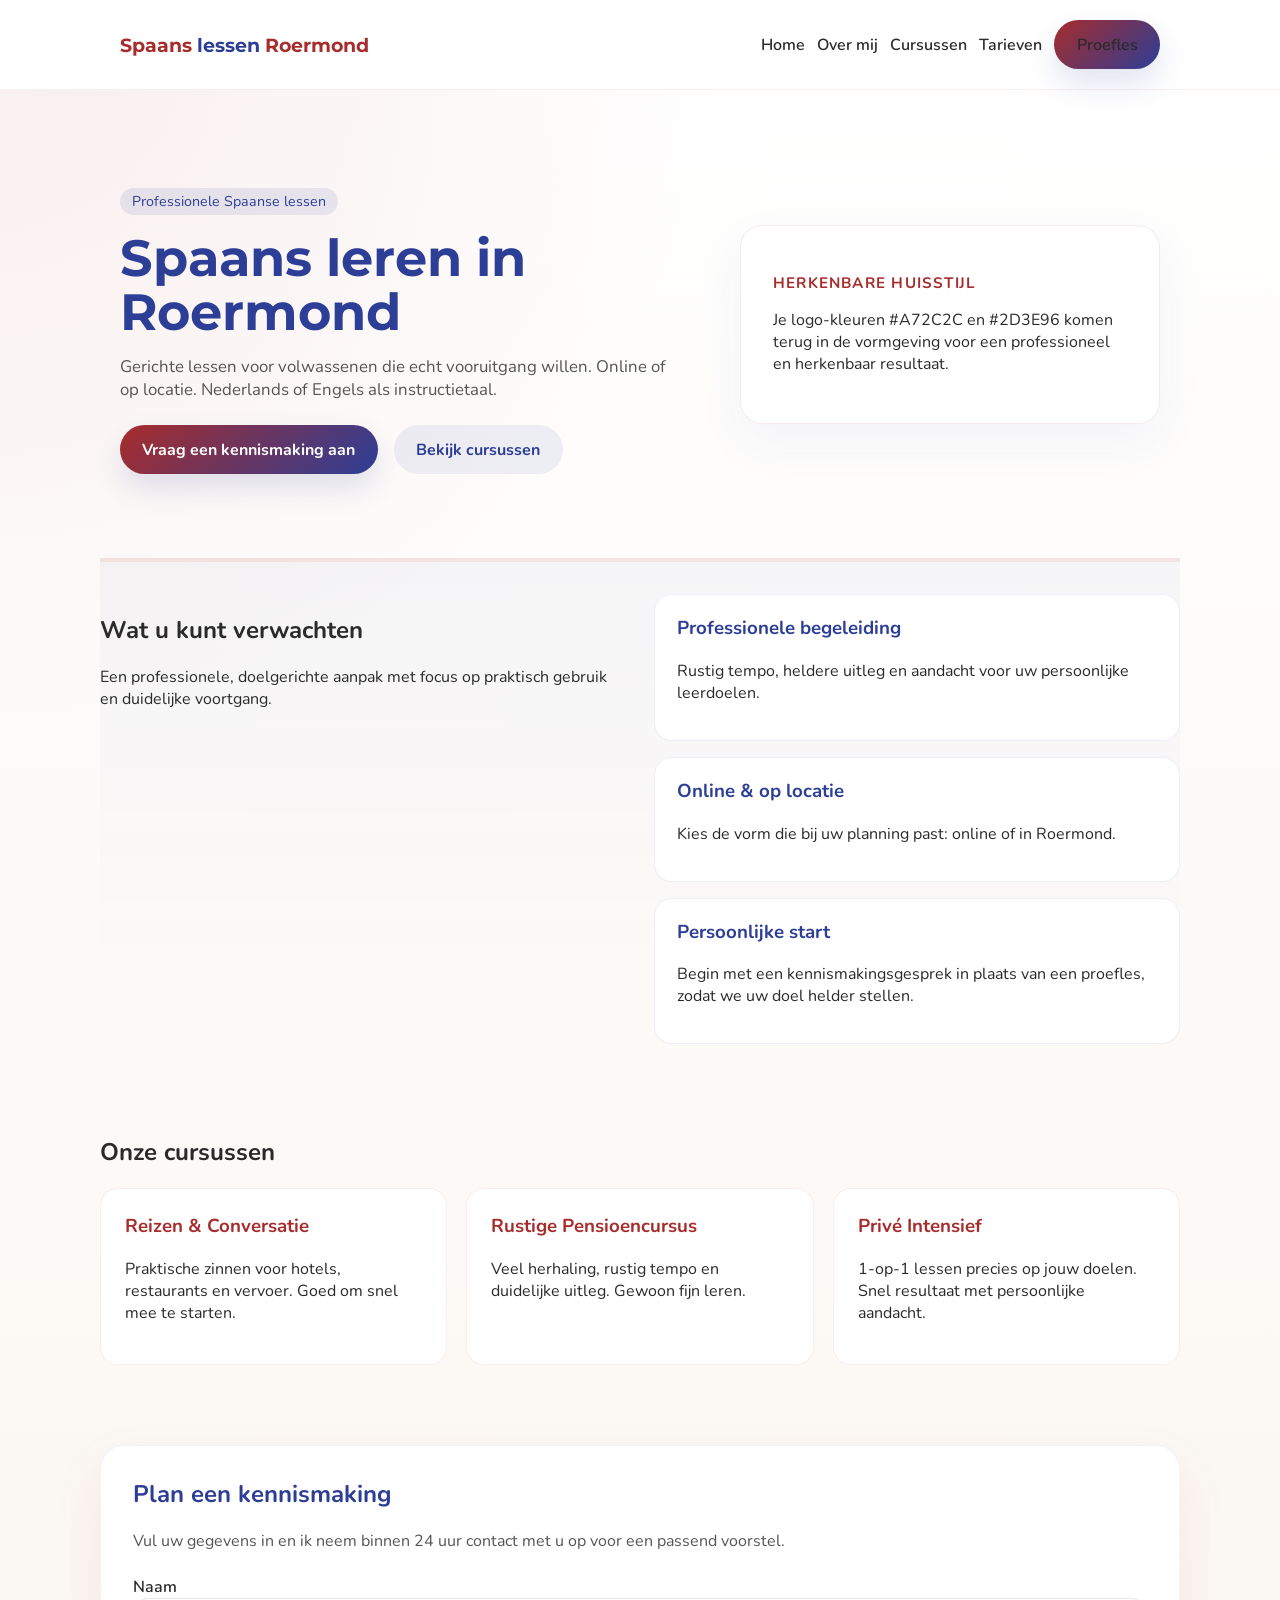
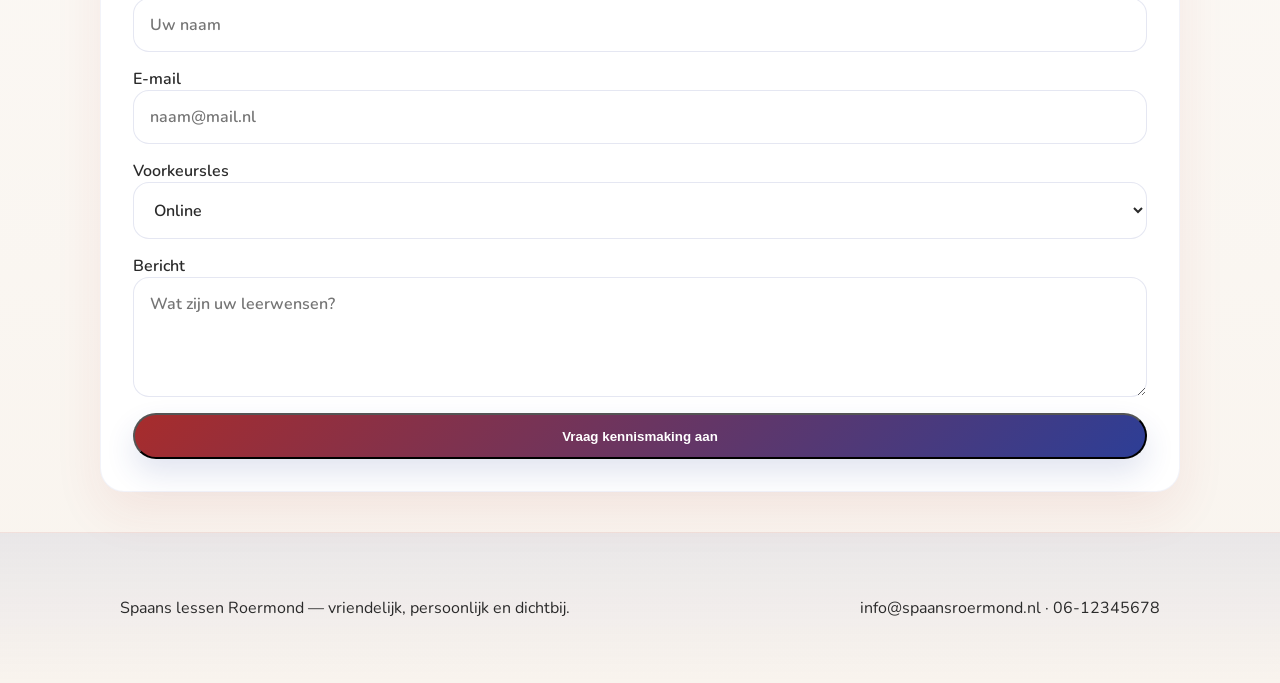
==== index.html @ 9dbc7ae3 "Update site content, SEO and forms" ====
<!doctype html>
<html lang="nl">
<head>
  <meta charset="utf-8" />
  <meta name="viewport" content="width=device-width,initial-scale=1" />
  <title>Spaans leren Roermond | Professionele Spaanse lessen</title>
  <meta name="description" content="Professionele Spaanse lessen in Roermond: privélessen, online les en cursussen voor volwassenen. Nederlands of Engels als instructietaal." />
  <meta name="keywords" content="Spaans leren Roermond, Spaanslessen Roermond, privé Spaansles, online Spaansles, Spaans voor volwassenen, beginners Spaans, Spaans docent Roermond" />
  <meta property="og:title" content="Spaans leren Roermond | Professionele Spaanse lessen" />
  <meta property="og:description" content="Professionele Spaanse lessen in Roermond: privélessen, online les en cursussen voor volwassenen. Nederlands of Engels als instructietaal." />
  <meta property="og:type" content="website" />
  <meta property="og:url" content="https://spaanslessenroermond.nl" />
  <meta property="og:image" content="https://spaanslessenroermond.nl/og-image.jpg" />
  <link href="https://fonts.googleapis.com/css2?family=Montserrat:wght@600;700&family=Nunito:wght@400;600&display=swap" rel="stylesheet">
  <link rel="stylesheet" href="styles.css">
  <script type="application/ld+json">
  {
    "@context": "https://schema.org",
    "@type": "LocalBusiness",
    "name": "Spaans lessen Roermond",
    "description": "Professionele Spaanse lessen voor volwassenen in Roermond, met online en op locatie lessen.",
    "url": "https://spaanslessenroermond.nl",
    "telephone": "+31612345678",
    "address": {
      "@type": "PostalAddress",
      "addressLocality": "Roermond",
      "addressCountry": "NL"
    },
    "openingHoursSpecification": [{
      "@type": "OpeningHoursSpecification",
      "dayOfWeek": ["Monday","Tuesday","Wednesday","Thursday","Friday"],
      "opens": "09:00",
      "closes": "18:00"
    }]
  }
  </script>
</head>
<body>
  <header class="site-header">
    <div class="container header-inner">
      <div class="logo">Spaans <span>lessen</span> Roermond</div>
      <nav class="nav">
        <a href="index.html">Home</a>
        <a href="about.html">Over mij</a>
        <a href="courses.html">Cursussen</a>
        <a href="pricing.html">Tarieven</a>
        <a href="#contact" class="btn btn-primary">Proefles</a>
      </nav>
    </div>
  </header>

  <main>
    <section class="hero">
      <div class="container hero-grid">
        <div class="hero-text">
          <p class="eyebrow">Professionele Spaanse lessen</p>
          <h1>Spaans leren in Roermond</h1>
          <p class="lead">Gerichte lessen voor volwassenen die echt vooruitgang willen. Online of op locatie. Nederlands of Engels als instructietaal.</p>
          <div class="hero-buttons">
            <a href="#contact" class="btn btn-primary">Vraag een kennismaking aan</a>
            <a href="courses.html" class="btn btn-secondary">Bekijk cursussen</a>
          </div>
        </div>
        <div class="hero-card card-accent">
          <p class="card-label">Herkenbare huisstijl</p>
          <p>Je logo-kleuren #A72C2C en #2D3E96 komen terug in de vormgeving voor een professioneel en herkenbaar resultaat.</p>
        </div>
      </div>
    </section>

    <section class="container info-grid section-accent">
      <div>
        <h2>Wat u kunt verwachten</h2>
        <p>Een professionele, doelgerichte aanpak met focus op praktisch gebruik en duidelijke voortgang.</p>
      </div>
      <div class="feature-list">
        <article class="feature-card">
          <h3>Professionele begeleiding</h3>
          <p>Rustig tempo, heldere uitleg en aandacht voor uw persoonlijke leerdoelen.</p>
        </article>
        <article class="feature-card">
          <h3>Online & op locatie</h3>
          <p>Kies de vorm die bij uw planning past: online of in Roermond.</p>
        </article>
        <article class="feature-card">
          <h3>Persoonlijke start</h3>
          <p>Begin met een kennismakingsgesprek in plaats van een proefles, zodat we uw doel helder stellen.</p>
        </article>
      </div>
    </section>

    <section class="container cards-section">
      <h2>Onze cursussen</h2>
      <div class="cards-grid">
        <article class="card">
          <h3>Reizen & Conversatie</h3>
          <p>Praktische zinnen voor hotels, restaurants en vervoer. Goed om snel mee te starten.</p>
        </article>
        <article class="card">
          <h3>Rustige Pensioencursus</h3>
          <p>Veel herhaling, rustig tempo en duidelijke uitleg. Gewoon fijn leren.</p>
        </article>
        <article class="card">
          <h3>Privé Intensief</h3>
          <p>1-op-1 lessen precies op jouw doelen. Snel resultaat met persoonlijke aandacht.</p>
        </article>
      </div>
    </section>

    <section class="container contact" id="contact">
      <div class="contact-box">
        <h2>Plan een kennismaking</h2>
        <p>Vul uw gegevens in en ik neem binnen 24 uur contact met u op voor een passend voorstel.</p>
        <form name="contact" method="POST" data-netlify="true">
          <input type="hidden" name="form-name" value="contact">
          <label>Naam<input type="text" name="naam" placeholder="Uw naam" required></label>
          <label>E-mail<input type="email" name="email" placeholder="naam@mail.nl" required></label>
          <label>Voorkeursles<select name="voorkeursles"><option>Online</option><option>Op locatie (Roermond)</option></select></label>
          <label>Bericht<textarea name="bericht" rows="4" placeholder="Wat zijn uw leerwensen?"></textarea></label>
          <button type="submit" class="btn btn-primary">Vraag kennismaking aan</button>
        </form>
      </div>
    </section>
  </main>

  <footer class="site-footer">
    <div class="container footer-grid">
      <p>Spaans lessen Roermond — vriendelijk, persoonlijk en dichtbij.</p>
      <p>info@spaansroermond.nl · 06-12345678</p>
    </div>
  </footer>
</body>
</html>
---- styles.css ----
:root{
  --primary:#A72C2C;
  --secondary:#2D3E96;
  --warm:#E7B75D;
  --bg:#F9F4EE;
  --surface:#fff;
  --text:#2a2a2a;
  --muted:#555;
}
*{box-sizing:border-box}
body{margin:0;font-family:'Nunito',sans-serif;background:radial-gradient(circle at top left, rgba(167,44,44,0.08), transparent 28%), linear-gradient(180deg,#fff,#f9f4ee);color:var(--text)}
img,svg{max-width:100%;height:auto}
.container{max-width:1080px;margin:0 auto;padding:1.25rem}
.site-header{position:sticky;top:0;background:rgba(255,255,255,0.95);backdrop-filter:blur(8px);border-bottom:1px solid rgba(167,44,44,0.08)}
.header-inner{display:flex;align-items:center;justify-content:space-between;gap:1rem}
.logo{font-family:'Montserrat',sans-serif;font-size:1.2rem;font-weight:700;color:var(--primary)}
.logo span{color:var(--secondary)}
.nav{display:flex;flex-wrap:wrap;align-items:center;gap:0.75rem}
.nav a{color:var(--text);text-decoration:none;font-weight:600}
.hero{padding:4rem 0}
.hero-grid{display:grid;grid-template-columns:1.4fr 1fr;gap:2rem;align-items:center}
.eyebrow{display:inline-block;padding:.25rem .75rem;border-radius:999px;background:rgba(45,62,150,0.1);color:var(--secondary);font-size:.89rem;margin-bottom:1rem}
h1{font-family:'Montserrat',sans-serif;font-size:clamp(2.4rem,4vw,3.6rem);margin:0 0 1rem;line-height:1.05;color:var(--secondary)}
.lead{max-width:35rem;font-size:1.05rem;color:var(--muted);margin:0 0 1.5rem}
.hero-buttons{display:flex;flex-wrap:wrap;gap:1rem}
.btn{display:inline-flex;align-items:center;justify-content:center;padding:.85rem 1.4rem;border-radius:999px;font-weight:700;text-decoration:none;transition:transform .18s ease,box-shadow .18s ease}
.btn-primary{background:linear-gradient(135deg, var(--primary), var(--secondary));color:#fff;box-shadow:0 14px 30px rgba(45,62,150,0.14)}
.btn-primary:hover{transform:translateY(-3px);box-shadow:0 18px 38px rgba(45,62,150,0.2)}
.btn-secondary{background:rgba(45,62,150,0.08);color:var(--secondary);}
.hero-card{padding:2rem;border-radius:22px;background:rgba(255,255,255,0.92);border:1px solid rgba(167,44,44,0.1);box-shadow:0 18px 50px rgba(45,62,150,0.05)}
.card-label{font-size:.95rem;font-weight:700;color:var(--primary);text-transform:uppercase;letter-spacing:.08em;margin-bottom:.75rem}
.section-accent{background:linear-gradient(180deg,rgba(45,62,150,0.04),transparent 88%);border-top:4px solid rgba(167,44,44,0.12);padding:2rem 0}
.info-grid{display:grid;grid-template-columns:1fr 1fr;gap:1.75rem;align-items:start}
.feature-list{display:grid;gap:1rem}
.feature-card{padding:1.25rem 1.4rem;background:var(--surface);border-radius:18px;border:1px solid rgba(45,62,150,0.08)}
.feature-card h3{margin-top:0;color:var(--secondary)}
.cards-section{padding:2.5rem 0}
.cards-grid{display:grid;grid-template-columns:repeat(auto-fit,minmax(220px,1fr));gap:1.2rem}
.card{background:var(--surface);padding:1.5rem;border-radius:18px;border:1px solid rgba(167,44,44,0.08)}
.card h3{margin-top:0;color:var(--primary)}
.contact{padding:2.5rem 0}
.contact-box{background:var(--surface);border-radius:24px;padding:2rem;box-shadow:0 20px 50px rgba(167,44,44,0.08);border:1px solid rgba(45,62,150,0.06)}
.contact-box h2{margin-top:0;color:var(--secondary)}
.contact-box p{color:var(--muted);margin-bottom:1.5rem}
form{display:grid;gap:1rem}
form label{display:grid;font-weight:600;color:var(--text)}
input,textarea,select{width:100%;padding:0.95rem 1rem;border:1px solid rgba(45,62,150,0.12);border-radius:16px;background:#fff;color:var(--text);font:inherit}
input:focus,textarea:focus,select:focus{outline:none;box-shadow:0 0 0 4px rgba(45,62,150,0.1);border-color:var(--secondary)}
.site-footer{padding:1.75rem 0;background:linear-gradient(180deg,rgba(45,62,150,0.08),transparent);border-top:1px solid rgba(167,44,44,0.1)}
.footer-grid{display:flex;flex-wrap:wrap;justify-content:space-between;gap:1rem}
@media(max-width:900px){.hero-grid, .info-grid{grid-template-columns:1fr}.nav{justify-content:flex-end}.hero{padding:3rem 0}}
@media(max-width:620px){.header-inner{flex-direction:column;align-items:flex-start}.hero-buttons{flex-direction:column}.footer-grid{flex-direction:column}}
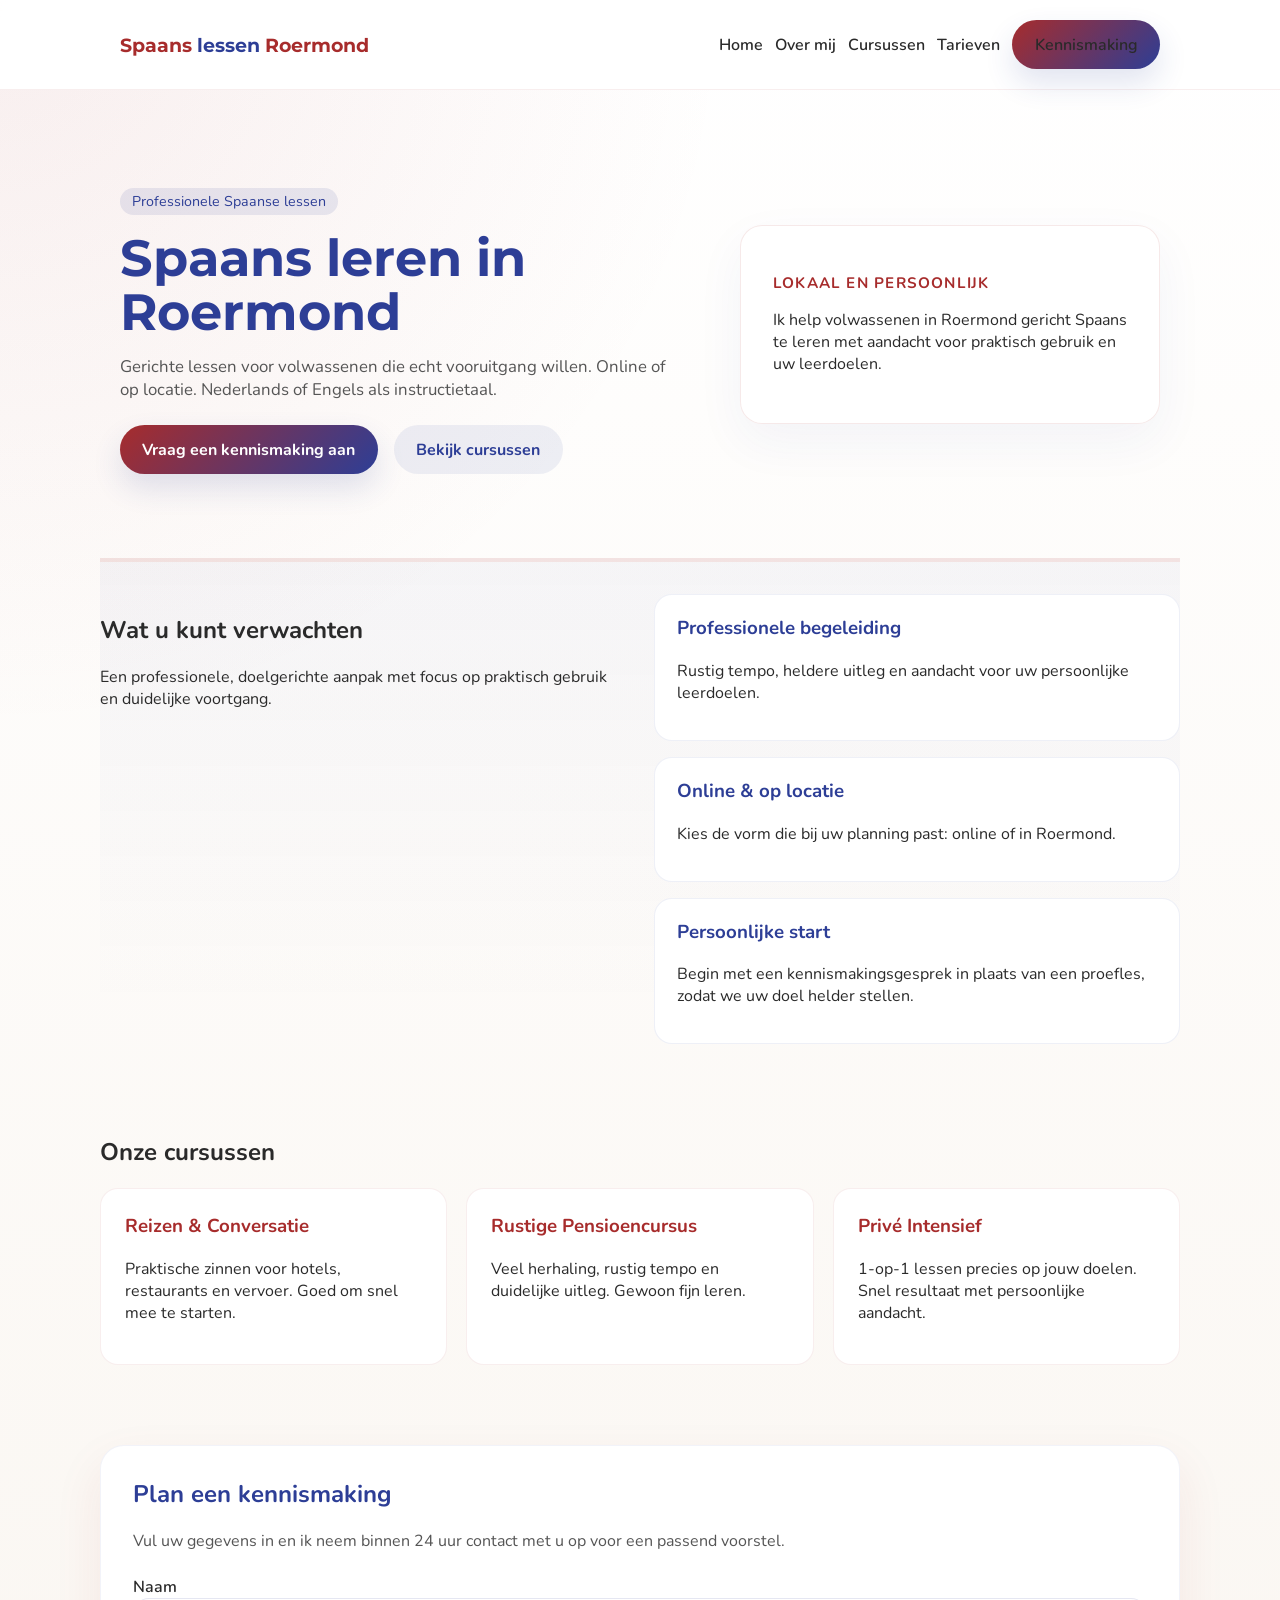
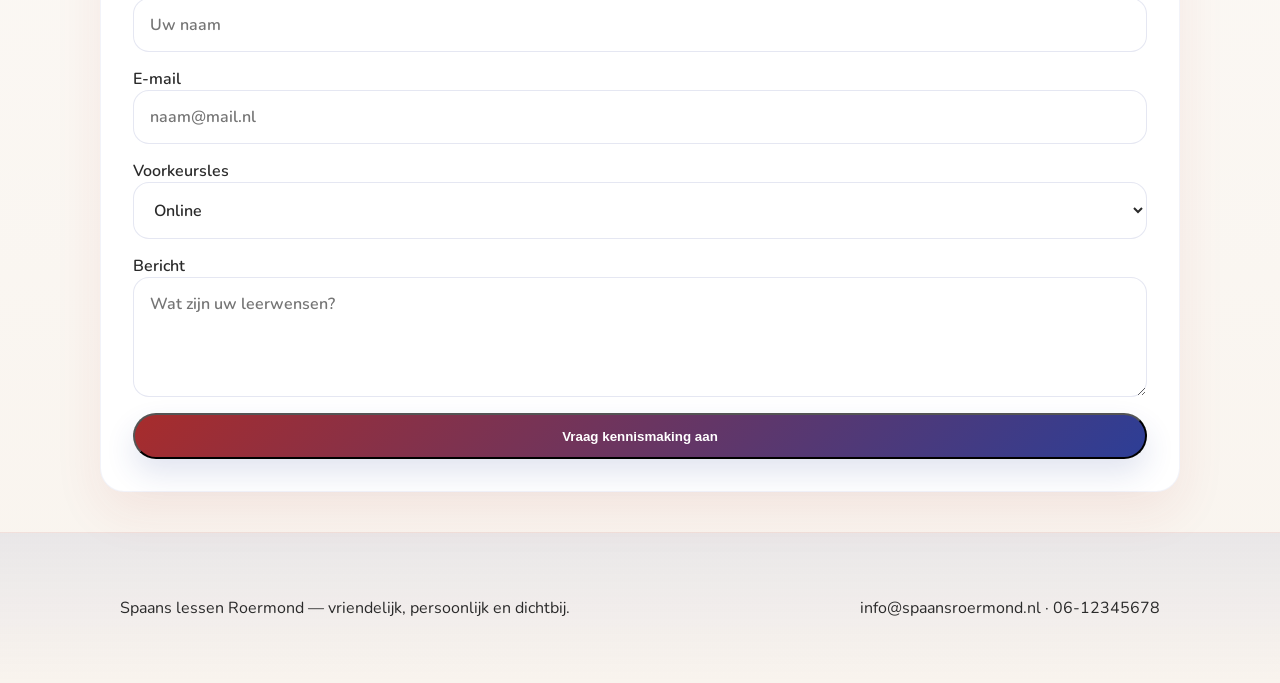
==== commit a791eaf3: "Fix homepage copy: remove branding color block and update CTA" ====
--- a/index.html
+++ b/index.html
@@ -44,7 +44,7 @@
         <a href="about.html">Over mij</a>
         <a href="courses.html">Cursussen</a>
         <a href="pricing.html">Tarieven</a>
-        <a href="#contact" class="btn btn-primary">Proefles</a>
+        <a href="#contact" class="btn btn-primary">Kennismaking</a>
       </nav>
     </div>
   </header>
@@ -62,8 +62,8 @@
           </div>
         </div>
         <div class="hero-card card-accent">
-          <p class="card-label">Herkenbare huisstijl</p>
-          <p>Je logo-kleuren #A72C2C en #2D3E96 komen terug in de vormgeving voor een professioneel en herkenbaar resultaat.</p>
+          <p class="card-label">Lokaal en persoonlijk</p>
+          <p>Ik help volwassenen in Roermond gericht Spaans te leren met aandacht voor praktisch gebruik en uw leerdoelen.</p>
         </div>
       </div>
     </section>
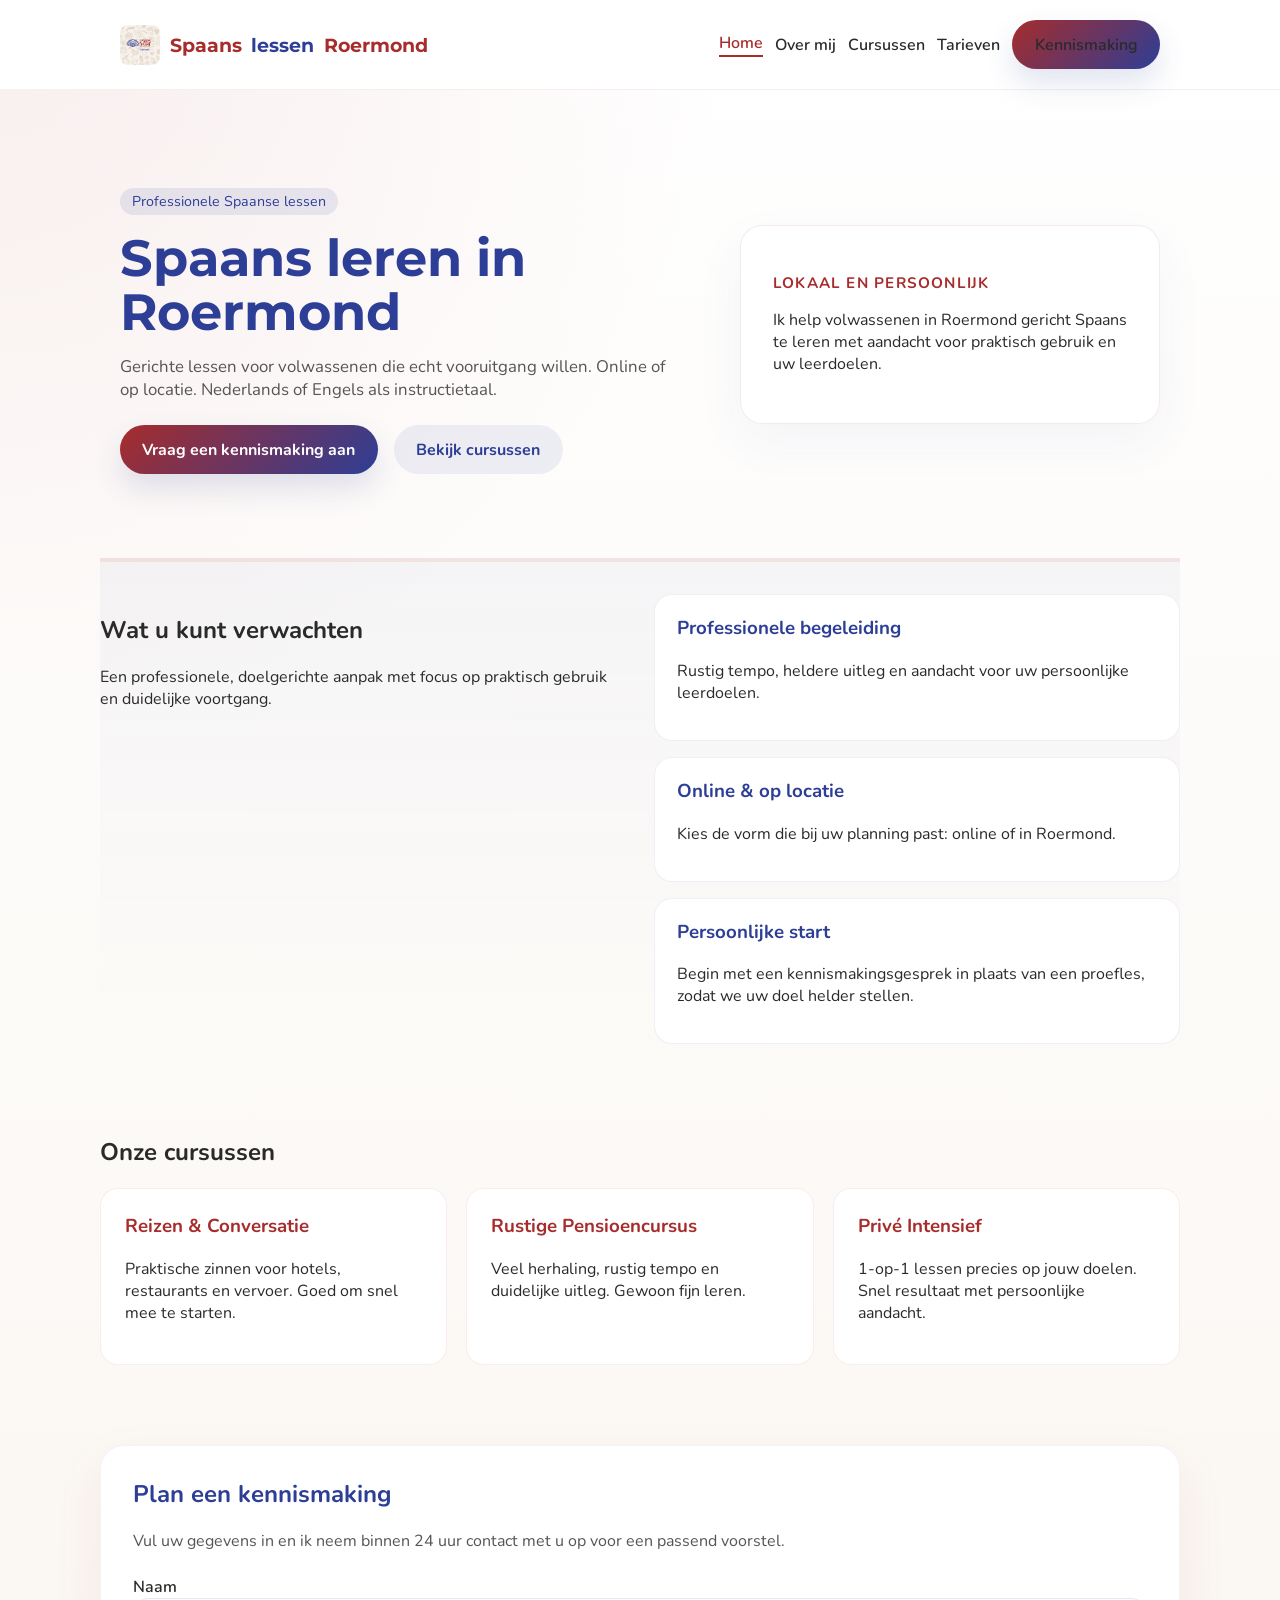
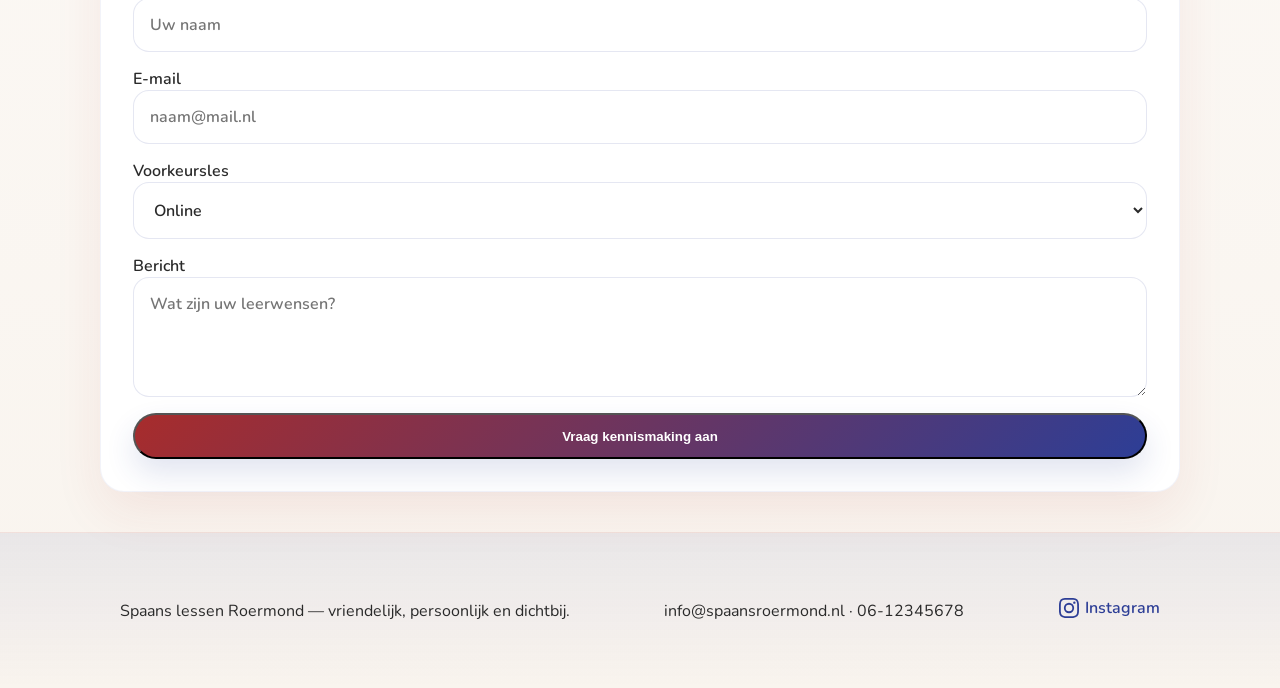
==== commit 39fe9832: "Audit and fix website accessibility issues focusing on shared layouts and reusable components (6a14a" ====
--- a/index.html
+++ b/index.html
@@ -36,11 +36,15 @@
   </script>
 </head>
 <body>
+  <a href="#main-content" class="skip-link">Naar inhoud</a>
   <header class="site-header">
     <div class="container header-inner">
-      <div class="logo">Spaans <span>lessen</span> Roermond</div>
-      <nav class="nav">
-        <a href="index.html">Home</a>
+      <a href="index.html" class="logo" aria-label="Spaans lessen Roermond – startpagina">
+        <img src="logo.jpeg" alt="" class="logo-img">
+        Spaans <span>lessen</span> Roermond
+      </a>
+      <nav class="nav" aria-label="Hoofdnavigatie">
+        <a href="index.html" aria-current="page">Home</a>
         <a href="about.html">Over mij</a>
         <a href="courses.html">Cursussen</a>
         <a href="pricing.html">Tarieven</a>
@@ -49,7 +53,7 @@
     </div>
   </header>
 
-  <main>
+  <main id="main-content">
     <section class="hero">
       <div class="container hero-grid">
         <div class="hero-text">
@@ -113,10 +117,10 @@
         <p>Vul uw gegevens in en ik neem binnen 24 uur contact met u op voor een passend voorstel.</p>
         <form name="contact" method="POST" data-netlify="true">
           <input type="hidden" name="form-name" value="contact">
-          <label>Naam<input type="text" name="naam" placeholder="Uw naam" required></label>
-          <label>E-mail<input type="email" name="email" placeholder="naam@mail.nl" required></label>
-          <label>Voorkeursles<select name="voorkeursles"><option>Online</option><option>Op locatie (Roermond)</option></select></label>
-          <label>Bericht<textarea name="bericht" rows="4" placeholder="Wat zijn uw leerwensen?"></textarea></label>
+          <label for="naam">Naam<input id="naam" type="text" name="naam" placeholder="Uw naam" required></label>
+          <label for="email">E-mail<input id="email" type="email" name="email" placeholder="naam@mail.nl" required></label>
+          <label for="voorkeursles">Voorkeursles<select id="voorkeursles" name="voorkeursles"><option>Online</option><option>Op locatie (Roermond)</option></select></label>
+          <label for="bericht">Bericht<textarea id="bericht" name="bericht" rows="4" placeholder="Wat zijn uw leerwensen?"></textarea></label>
           <button type="submit" class="btn btn-primary">Vraag kennismaking aan</button>
         </form>
       </div>
@@ -127,6 +131,10 @@
     <div class="container footer-grid">
       <p>Spaans lessen Roermond — vriendelijk, persoonlijk en dichtbij.</p>
       <p>info@spaansroermond.nl · 06-12345678</p>
+      <p class="footer-social"><a href="https://www.instagram.com/spaanslessenroermond" target="_blank" rel="noopener noreferrer" aria-label="Volg ons op Instagram (opent in nieuw tabblad)">
+        <svg aria-hidden="true" focusable="false" width="20" height="20" viewBox="0 0 24 24" fill="currentColor"><path d="M12 2.163c3.204 0 3.584.012 4.85.07 3.252.148 4.771 1.691 4.919 4.919.058 1.265.069 1.645.069 4.849 0 3.205-.012 3.584-.069 4.849-.149 3.225-1.664 4.771-4.919 4.919-1.266.058-1.644.07-4.85.07-3.204 0-3.584-.012-4.849-.07-3.26-.149-4.771-1.699-4.919-4.92-.058-1.265-.07-1.644-.07-4.849 0-3.204.013-3.583.07-4.849.149-3.227 1.664-4.771 4.919-4.919 1.266-.057 1.645-.069 4.849-.069zM12 0C8.741 0 8.333.014 7.053.072 2.695.272.273 2.69.073 7.052.014 8.333 0 8.741 0 12c0 3.259.014 3.668.072 4.948.2 4.358 2.618 6.78 6.98 6.98C8.333 23.986 8.741 24 12 24c3.259 0 3.668-.014 4.948-.072 4.354-.2 6.782-2.618 6.979-6.98.059-1.28.073-1.689.073-4.948 0-3.259-.014-3.667-.072-4.947-.196-4.354-2.617-6.78-6.979-6.98C15.668.014 15.259 0 12 0zm0 5.838a6.162 6.162 0 100 12.324 6.162 6.162 0 000-12.324zM12 16a4 4 0 110-8 4 4 0 010 8zm6.406-11.845a1.44 1.44 0 100 2.881 1.44 1.44 0 000-2.881z"/></svg>
+        Instagram
+      </a></p>
     </div>
   </footer>
 </body>
--- a/styles.css
+++ b/styles.css
@@ -11,12 +11,17 @@
 body{margin:0;font-family:'Nunito',sans-serif;background:radial-gradient(circle at top left, rgba(167,44,44,0.08), transparent 28%), linear-gradient(180deg,#fff,#f9f4ee);color:var(--text)}
 img,svg{max-width:100%;height:auto}
 .container{max-width:1080px;margin:0 auto;padding:1.25rem}
+.skip-link{position:absolute;top:-4rem;left:1rem;background:var(--secondary);color:#fff;padding:.6rem 1.2rem;border-radius:0 0 10px 10px;font-weight:700;text-decoration:none;z-index:200;transition:top .15s ease}
+.skip-link:focus{top:0}
 .site-header{position:sticky;top:0;background:rgba(255,255,255,0.95);backdrop-filter:blur(8px);border-bottom:1px solid rgba(167,44,44,0.08)}
 .header-inner{display:flex;align-items:center;justify-content:space-between;gap:1rem}
-.logo{font-family:'Montserrat',sans-serif;font-size:1.2rem;font-weight:700;color:var(--primary)}
+.logo{font-family:'Montserrat',sans-serif;font-size:1.2rem;font-weight:700;color:var(--primary);text-decoration:none;display:flex;align-items:center;gap:0.6rem}
 .logo span{color:var(--secondary)}
+.logo-img{height:40px;width:auto;border-radius:8px;flex-shrink:0}
 .nav{display:flex;flex-wrap:wrap;align-items:center;gap:0.75rem}
 .nav a{color:var(--text);text-decoration:none;font-weight:600}
+.nav a[aria-current="page"]{color:var(--primary);border-bottom:2px solid var(--primary);padding-bottom:1px}
+.nav a:focus-visible,.btn:focus-visible{outline:3px solid var(--secondary);outline-offset:3px;border-radius:6px}
 .hero{padding:4rem 0}
 .hero-grid{display:grid;grid-template-columns:1.4fr 1fr;gap:2rem;align-items:center}
 .eyebrow{display:inline-block;padding:.25rem .75rem;border-radius:999px;background:rgba(45,62,150,0.1);color:var(--secondary);font-size:.89rem;margin-bottom:1rem}
@@ -47,6 +52,11 @@
 input,textarea,select{width:100%;padding:0.95rem 1rem;border:1px solid rgba(45,62,150,0.12);border-radius:16px;background:#fff;color:var(--text);font:inherit}
 input:focus,textarea:focus,select:focus{outline:none;box-shadow:0 0 0 4px rgba(45,62,150,0.1);border-color:var(--secondary)}
 .site-footer{padding:1.75rem 0;background:linear-gradient(180deg,rgba(45,62,150,0.08),transparent);border-top:1px solid rgba(167,44,44,0.1)}
-.footer-grid{display:flex;flex-wrap:wrap;justify-content:space-between;gap:1rem}
+.footer-grid{display:flex;flex-wrap:wrap;justify-content:space-between;gap:1rem;align-items:center}
+.footer-social a{display:inline-flex;align-items:center;gap:.4rem;color:var(--secondary);font-weight:600;text-decoration:none}
+.footer-social a:hover{text-decoration:underline}
+.footer-social a:focus-visible{outline:3px solid var(--secondary);outline-offset:3px;border-radius:4px}
+.price-list{padding-left:1.25rem;display:grid;gap:.75rem;color:var(--text)}
+.price-list li{line-height:1.6}
 @media(max-width:900px){.hero-grid, .info-grid{grid-template-columns:1fr}.nav{justify-content:flex-end}.hero{padding:3rem 0}}
 @media(max-width:620px){.header-inner{flex-direction:column;align-items:flex-start}.hero-buttons{flex-direction:column}.footer-grid{flex-direction:column}}
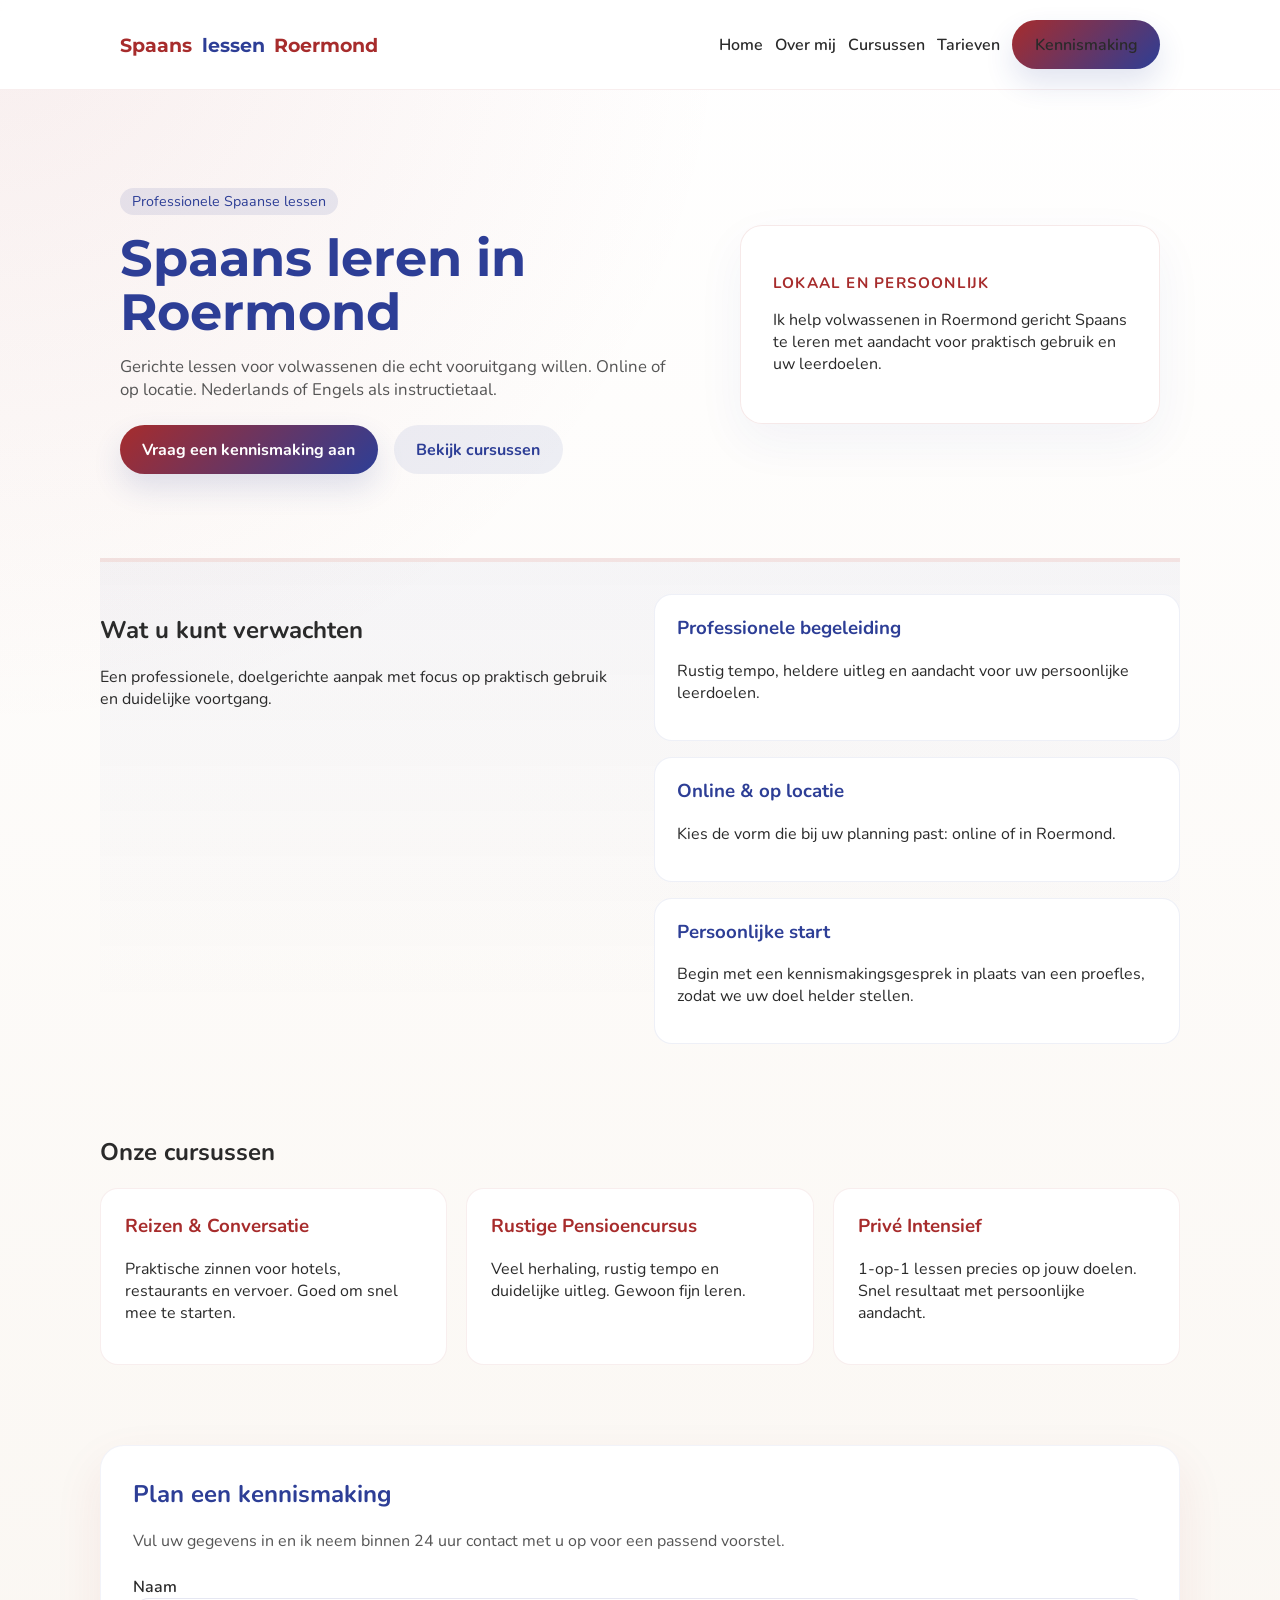
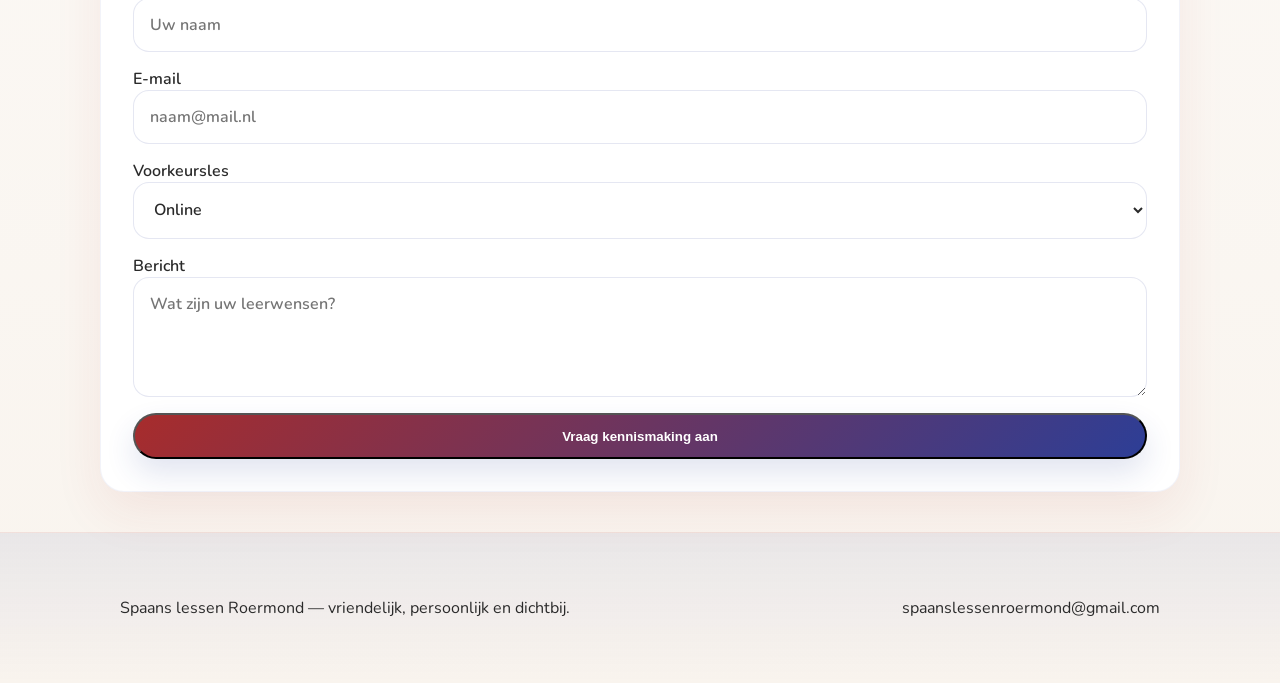
==== commit 1628a414: "Update contact email and remove phone number" ====
--- a/index.html
+++ b/index.html
@@ -20,7 +20,7 @@
     "name": "Spaans lessen Roermond",
     "description": "Professionele Spaanse lessen voor volwassenen in Roermond, met online en op locatie lessen.",
     "url": "https://spaanslessenroermond.nl",
-    "telephone": "+31612345678",
+    "email": "spaanslessenroermond@gmail.com",
     "address": {
       "@type": "PostalAddress",
       "addressLocality": "Roermond",
@@ -36,15 +36,11 @@
   </script>
 </head>
 <body>
-  <a href="#main-content" class="skip-link">Naar inhoud</a>
   <header class="site-header">
     <div class="container header-inner">
-      <a href="index.html" class="logo" aria-label="Spaans lessen Roermond – startpagina">
-        <img src="logo.jpeg" alt="" class="logo-img">
-        Spaans <span>lessen</span> Roermond
-      </a>
-      <nav class="nav" aria-label="Hoofdnavigatie">
-        <a href="index.html" aria-current="page">Home</a>
+      <div class="logo">Spaans <span>lessen</span> Roermond</div>
+      <nav class="nav">
+        <a href="index.html">Home</a>
         <a href="about.html">Over mij</a>
         <a href="courses.html">Cursussen</a>
         <a href="pricing.html">Tarieven</a>
@@ -53,7 +49,7 @@
     </div>
   </header>
 
-  <main id="main-content">
+  <main>
     <section class="hero">
       <div class="container hero-grid">
         <div class="hero-text">
@@ -117,10 +113,10 @@
         <p>Vul uw gegevens in en ik neem binnen 24 uur contact met u op voor een passend voorstel.</p>
         <form name="contact" method="POST" data-netlify="true">
           <input type="hidden" name="form-name" value="contact">
-          <label for="naam">Naam<input id="naam" type="text" name="naam" placeholder="Uw naam" required></label>
-          <label for="email">E-mail<input id="email" type="email" name="email" placeholder="naam@mail.nl" required></label>
-          <label for="voorkeursles">Voorkeursles<select id="voorkeursles" name="voorkeursles"><option>Online</option><option>Op locatie (Roermond)</option></select></label>
-          <label for="bericht">Bericht<textarea id="bericht" name="bericht" rows="4" placeholder="Wat zijn uw leerwensen?"></textarea></label>
+          <label>Naam<input type="text" name="naam" placeholder="Uw naam" required></label>
+          <label>E-mail<input type="email" name="email" placeholder="naam@mail.nl" required></label>
+          <label>Voorkeursles<select name="voorkeursles"><option>Online</option><option>Op locatie (Roermond)</option></select></label>
+          <label>Bericht<textarea name="bericht" rows="4" placeholder="Wat zijn uw leerwensen?"></textarea></label>
           <button type="submit" class="btn btn-primary">Vraag kennismaking aan</button>
         </form>
       </div>
@@ -130,11 +126,7 @@
   <footer class="site-footer">
     <div class="container footer-grid">
       <p>Spaans lessen Roermond — vriendelijk, persoonlijk en dichtbij.</p>
-      <p>info@spaansroermond.nl · 06-12345678</p>
-      <p class="footer-social"><a href="https://www.instagram.com/spaanslessenroermond" target="_blank" rel="noopener noreferrer" aria-label="Volg ons op Instagram (opent in nieuw tabblad)">
-        <svg aria-hidden="true" focusable="false" width="20" height="20" viewBox="0 0 24 24" fill="currentColor"><path d="M12 2.163c3.204 0 3.584.012 4.85.07 3.252.148 4.771 1.691 4.919 4.919.058 1.265.069 1.645.069 4.849 0 3.205-.012 3.584-.069 4.849-.149 3.225-1.664 4.771-4.919 4.919-1.266.058-1.644.07-4.85.07-3.204 0-3.584-.012-4.849-.07-3.26-.149-4.771-1.699-4.919-4.92-.058-1.265-.07-1.644-.07-4.849 0-3.204.013-3.583.07-4.849.149-3.227 1.664-4.771 4.919-4.919 1.266-.057 1.645-.069 4.849-.069zM12 0C8.741 0 8.333.014 7.053.072 2.695.272.273 2.69.073 7.052.014 8.333 0 8.741 0 12c0 3.259.014 3.668.072 4.948.2 4.358 2.618 6.78 6.98 6.98C8.333 23.986 8.741 24 12 24c3.259 0 3.668-.014 4.948-.072 4.354-.2 6.782-2.618 6.979-6.98.059-1.28.073-1.689.073-4.948 0-3.259-.014-3.667-.072-4.947-.196-4.354-2.617-6.78-6.979-6.98C15.668.014 15.259 0 12 0zm0 5.838a6.162 6.162 0 100 12.324 6.162 6.162 0 000-12.324zM12 16a4 4 0 110-8 4 4 0 010 8zm6.406-11.845a1.44 1.44 0 100 2.881 1.44 1.44 0 000-2.881z"/></svg>
-        Instagram
-      </a></p>
+      <p>spaanslessenroermond@gmail.com</p>
     </div>
   </footer>
 </body>
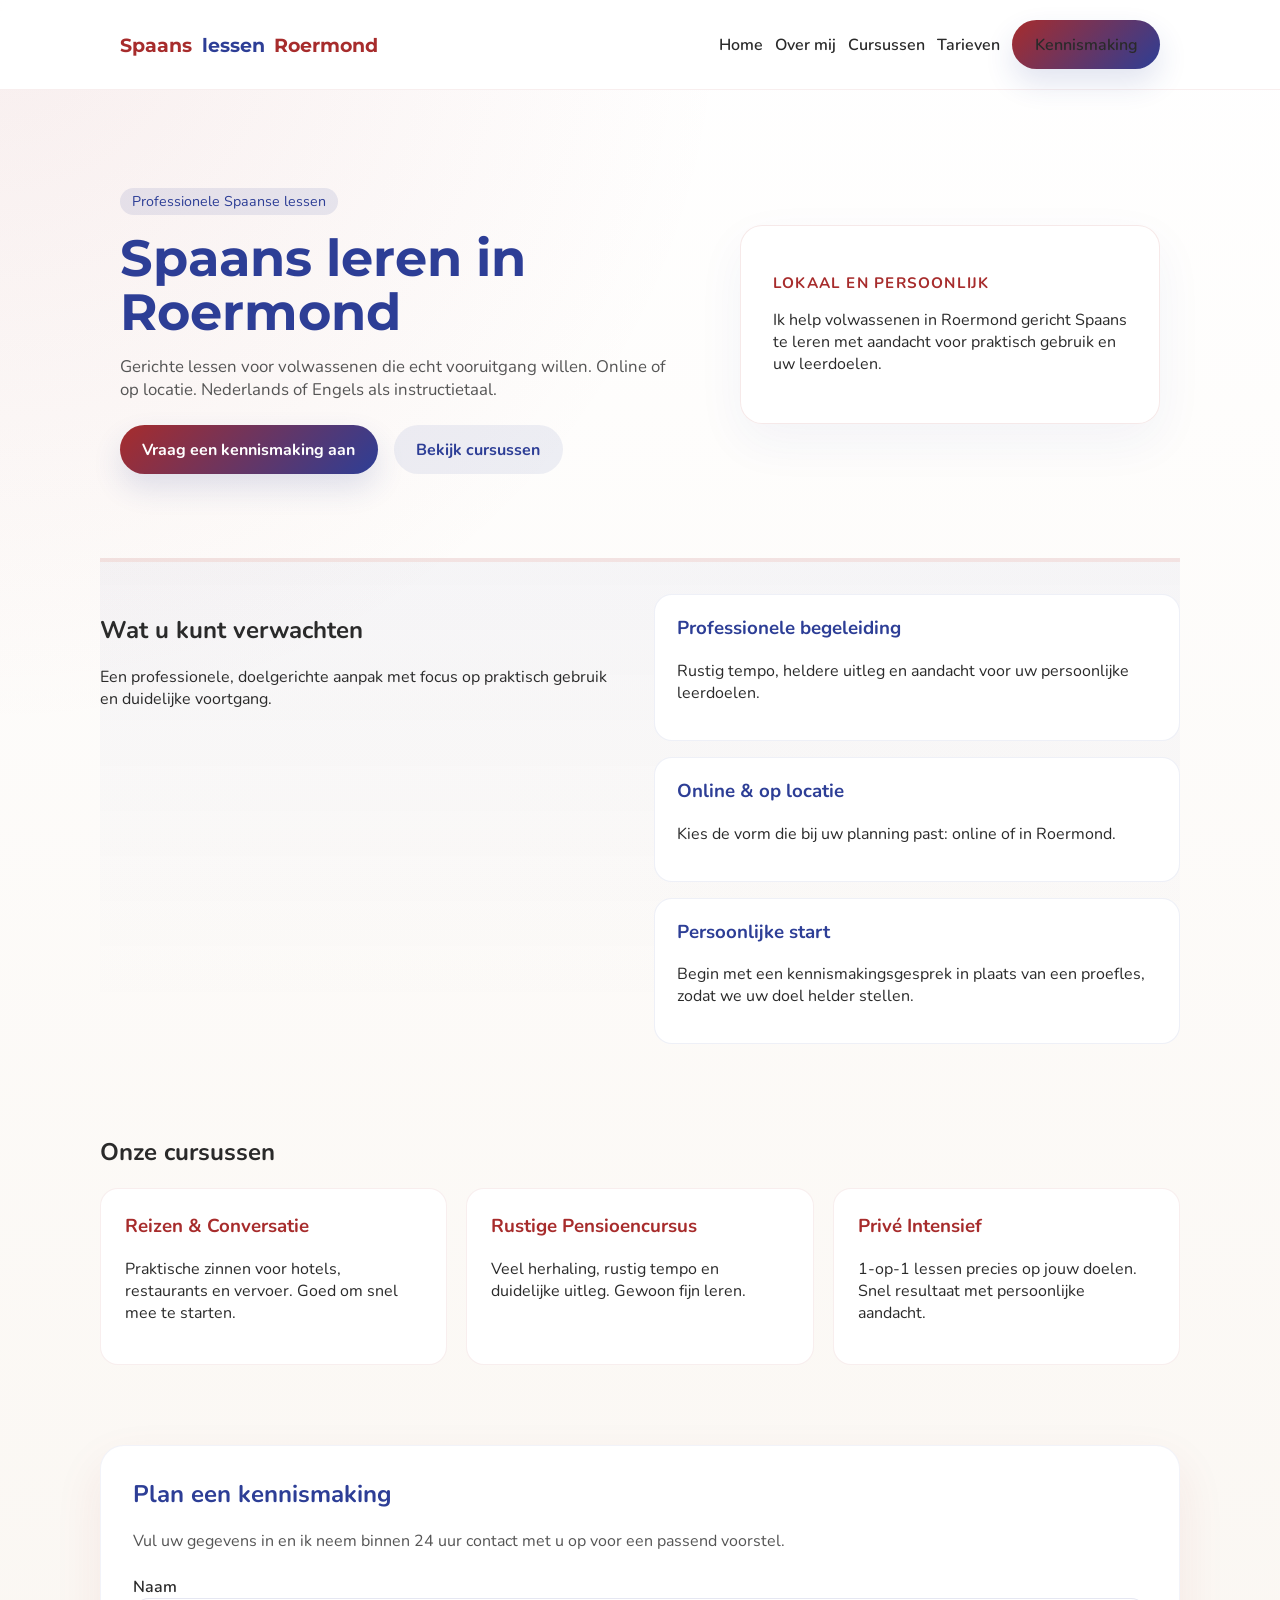
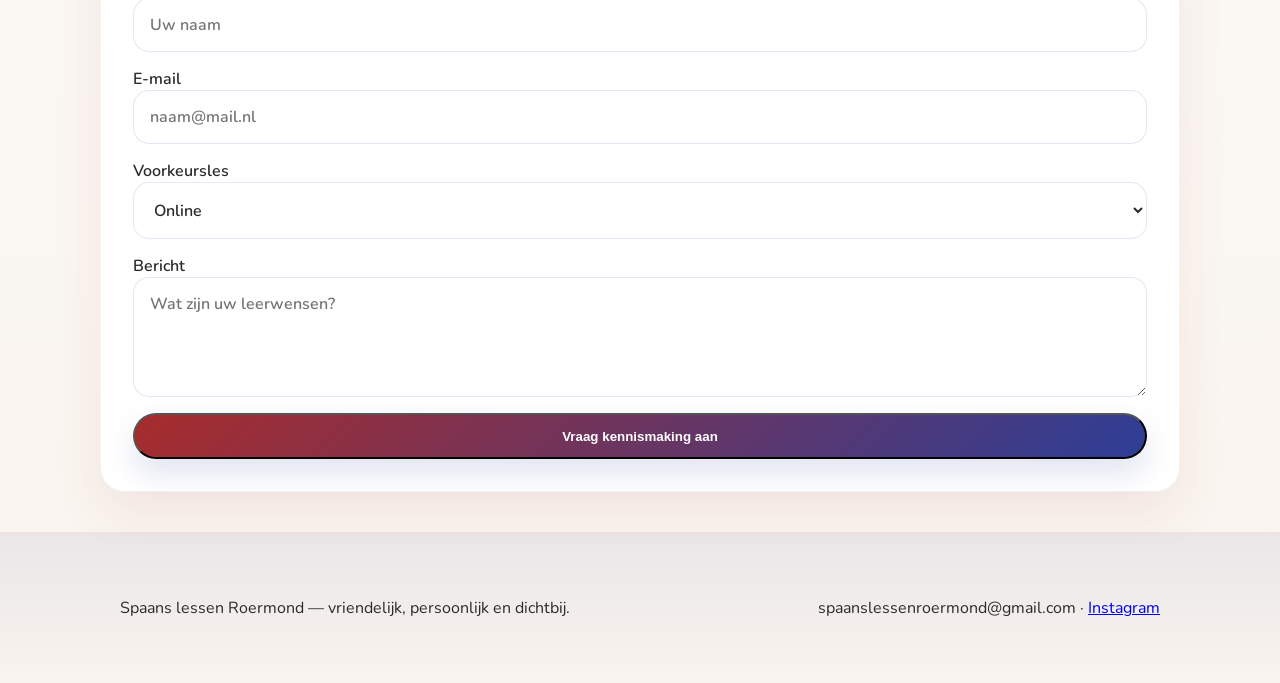
==== commit 0a94ab33: "Add Instagram link to footer" ====
--- a/index.html
+++ b/index.html
@@ -126,7 +126,7 @@
   <footer class="site-footer">
     <div class="container footer-grid">
       <p>Spaans lessen Roermond — vriendelijk, persoonlijk en dichtbij.</p>
-      <p>spaanslessenroermond@gmail.com</p>
+      <p>spaanslessenroermond@gmail.com · <a href="https://www.instagram.com/spaanslessenroermond/" target="_blank">Instagram</a></p>
     </div>
   </footer>
 </body>
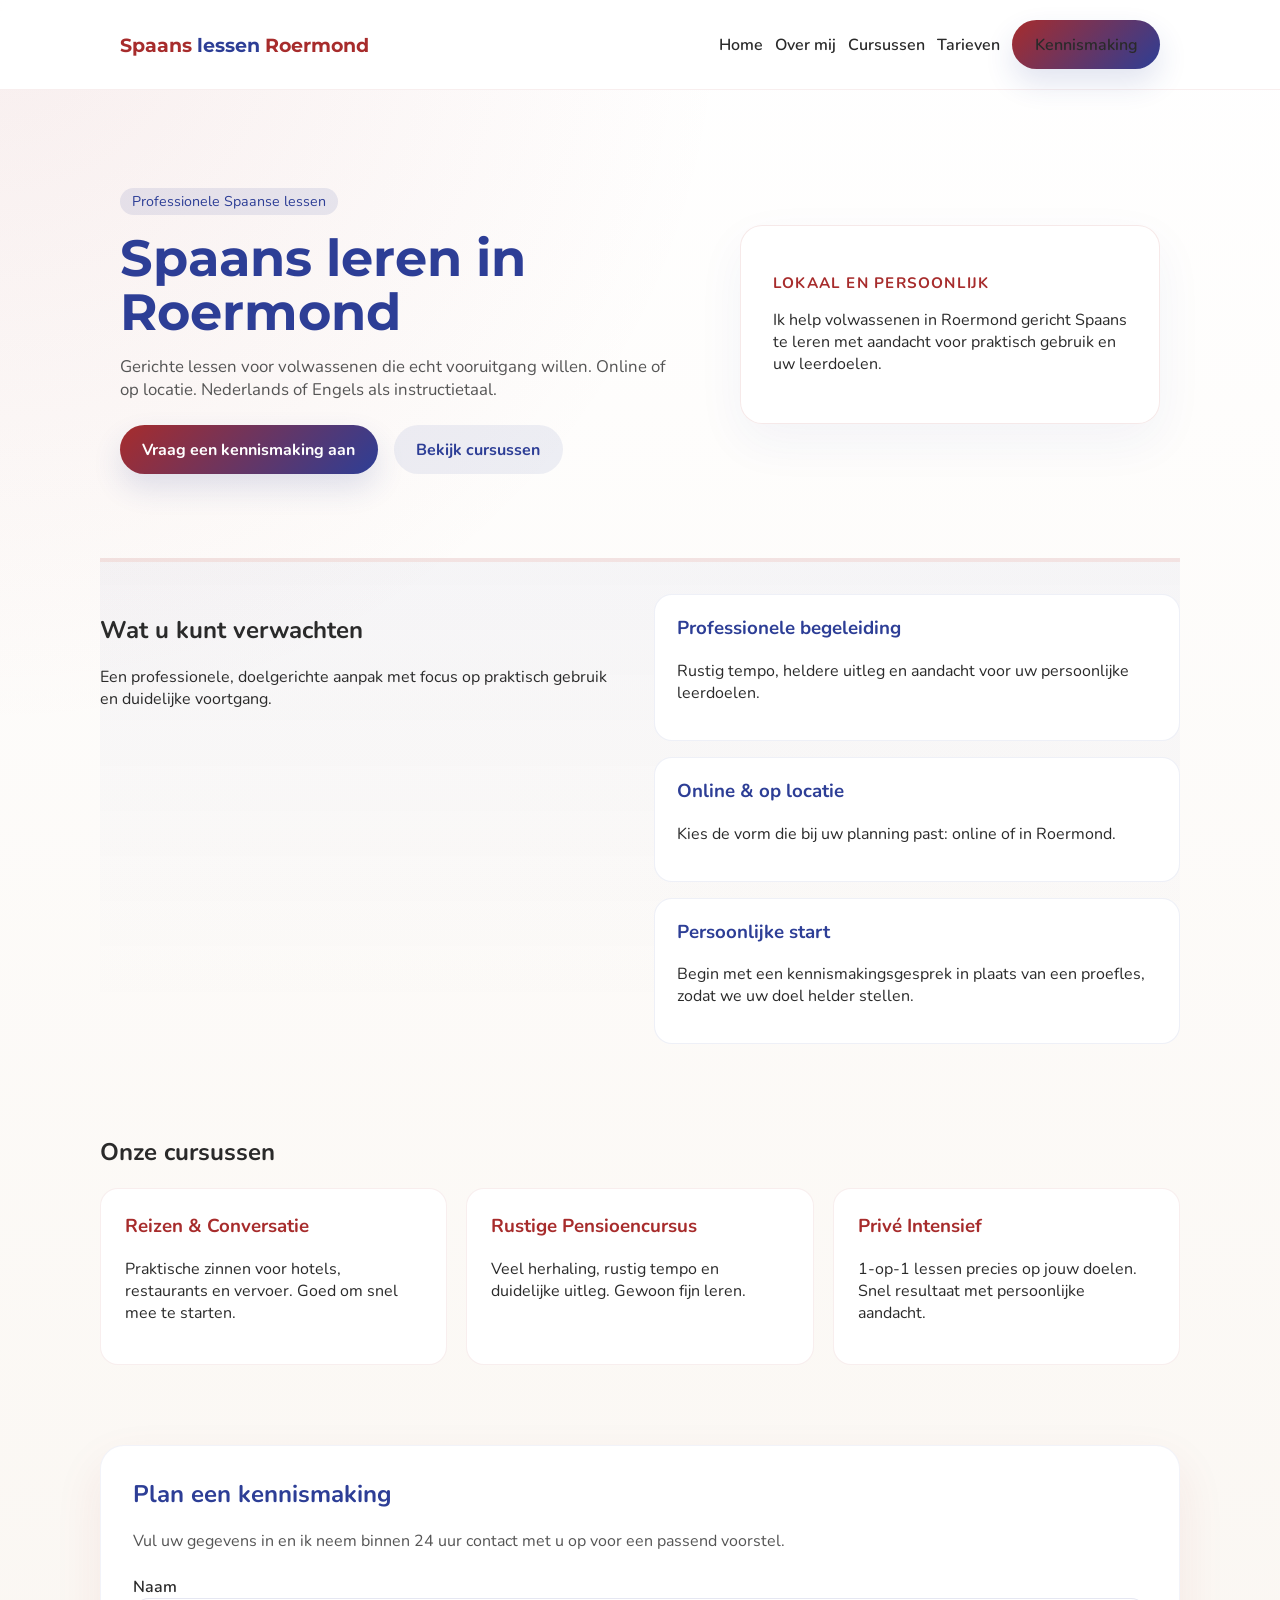
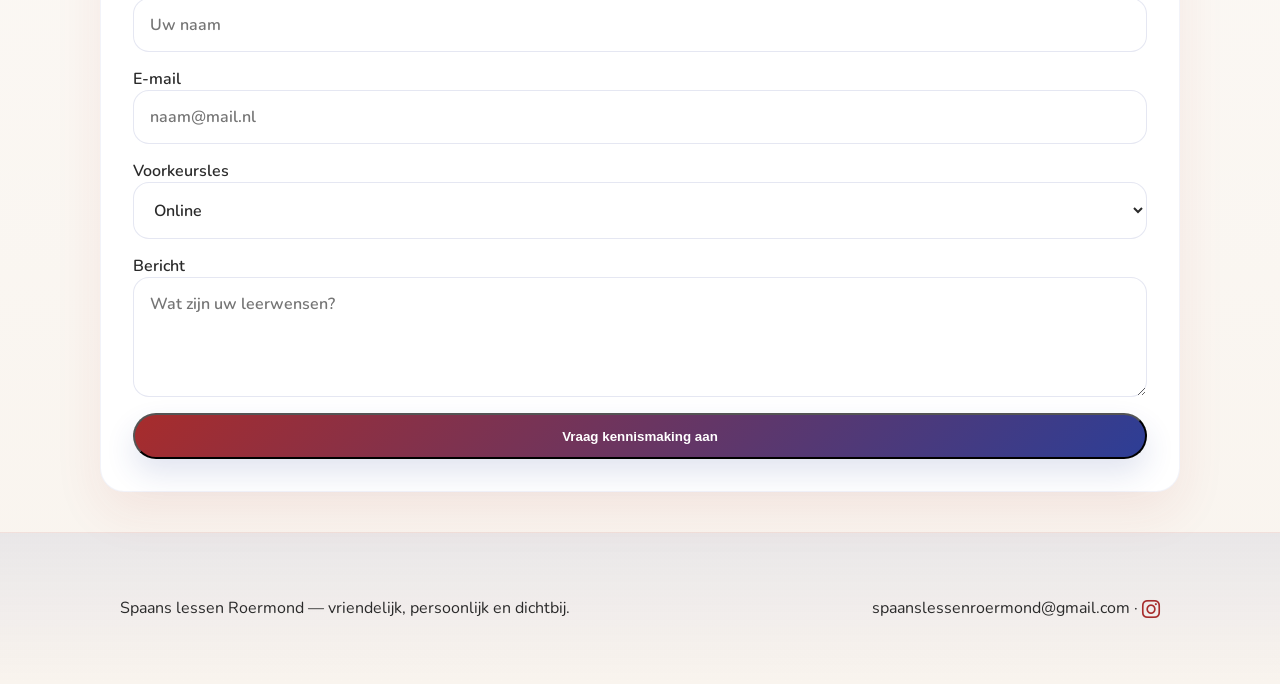
==== commit 5bfd939f: "Add Font Awesome and style Instagram icon link" ====
--- a/index.html
+++ b/index.html
@@ -12,6 +12,7 @@
   <meta property="og:url" content="https://spaanslessenroermond.nl" />
   <meta property="og:image" content="https://spaanslessenroermond.nl/og-image.jpg" />
   <link href="https://fonts.googleapis.com/css2?family=Montserrat:wght@600;700&family=Nunito:wght@400;600&display=swap" rel="stylesheet">
+  <link rel="stylesheet" href="https://cdnjs.cloudflare.com/ajax/libs/font-awesome/6.4.0/css/all.min.css">
   <link rel="stylesheet" href="styles.css">
   <script type="application/ld+json">
   {
@@ -126,7 +127,7 @@
   <footer class="site-footer">
     <div class="container footer-grid">
       <p>Spaans lessen Roermond — vriendelijk, persoonlijk en dichtbij.</p>
-      <p>spaanslessenroermond@gmail.com · <a href="https://www.instagram.com/spaanslessenroermond/" target="_blank">Instagram</a></p>
+      <p>spaanslessenroermond@gmail.com · <a href="https://www.instagram.com/spaanslessenroermond/" target="_blank" aria-label="Instagram"><i class="fab fa-instagram"></i></a></p>
     </div>
   </footer>
 </body>
--- a/styles.css
+++ b/styles.css
@@ -11,17 +11,12 @@
 body{margin:0;font-family:'Nunito',sans-serif;background:radial-gradient(circle at top left, rgba(167,44,44,0.08), transparent 28%), linear-gradient(180deg,#fff,#f9f4ee);color:var(--text)}
 img,svg{max-width:100%;height:auto}
 .container{max-width:1080px;margin:0 auto;padding:1.25rem}
-.skip-link{position:absolute;top:-4rem;left:1rem;background:var(--secondary);color:#fff;padding:.6rem 1.2rem;border-radius:0 0 10px 10px;font-weight:700;text-decoration:none;z-index:200;transition:top .15s ease}
-.skip-link:focus{top:0}
 .site-header{position:sticky;top:0;background:rgba(255,255,255,0.95);backdrop-filter:blur(8px);border-bottom:1px solid rgba(167,44,44,0.08)}
 .header-inner{display:flex;align-items:center;justify-content:space-between;gap:1rem}
-.logo{font-family:'Montserrat',sans-serif;font-size:1.2rem;font-weight:700;color:var(--primary);text-decoration:none;display:flex;align-items:center;gap:0.6rem}
+.logo{font-family:'Montserrat',sans-serif;font-size:1.2rem;font-weight:700;color:var(--primary)}
 .logo span{color:var(--secondary)}
-.logo-img{height:40px;width:auto;border-radius:8px;flex-shrink:0}
 .nav{display:flex;flex-wrap:wrap;align-items:center;gap:0.75rem}
 .nav a{color:var(--text);text-decoration:none;font-weight:600}
-.nav a[aria-current="page"]{color:var(--primary);border-bottom:2px solid var(--primary);padding-bottom:1px}
-.nav a:focus-visible,.btn:focus-visible{outline:3px solid var(--secondary);outline-offset:3px;border-radius:6px}
 .hero{padding:4rem 0}
 .hero-grid{display:grid;grid-template-columns:1.4fr 1fr;gap:2rem;align-items:center}
 .eyebrow{display:inline-block;padding:.25rem .75rem;border-radius:999px;background:rgba(45,62,150,0.1);color:var(--secondary);font-size:.89rem;margin-bottom:1rem}
@@ -52,11 +47,9 @@
 input,textarea,select{width:100%;padding:0.95rem 1rem;border:1px solid rgba(45,62,150,0.12);border-radius:16px;background:#fff;color:var(--text);font:inherit}
 input:focus,textarea:focus,select:focus{outline:none;box-shadow:0 0 0 4px rgba(45,62,150,0.1);border-color:var(--secondary)}
 .site-footer{padding:1.75rem 0;background:linear-gradient(180deg,rgba(45,62,150,0.08),transparent);border-top:1px solid rgba(167,44,44,0.1)}
-.footer-grid{display:flex;flex-wrap:wrap;justify-content:space-between;gap:1rem;align-items:center}
-.footer-social a{display:inline-flex;align-items:center;gap:.4rem;color:var(--secondary);font-weight:600;text-decoration:none}
-.footer-social a:hover{text-decoration:underline}
-.footer-social a:focus-visible{outline:3px solid var(--secondary);outline-offset:3px;border-radius:4px}
-.price-list{padding-left:1.25rem;display:grid;gap:.75rem;color:var(--text)}
-.price-list li{line-height:1.6}
+.footer-grid{display:flex;flex-wrap:wrap;justify-content:space-between;gap:1rem}
 @media(max-width:900px){.hero-grid, .info-grid{grid-template-columns:1fr}.nav{justify-content:flex-end}.hero{padding:3rem 0}}
-@media(max-width:620px){.header-inner{flex-direction:column;align-items:flex-start}.hero-buttons{flex-direction:column}.footer-grid{flex-direction:column}}+@media(max-width:620px){.header-inner{flex-direction:column;align-items:flex-start}.hero-buttons{flex-direction:column}.footer-grid{flex-direction:column}}
+.site-footer a{color:var(--primary);text-decoration:none;transition:color 0.2s ease}
+.site-footer a:hover{color:var(--secondary)}
+.site-footer i{font-size:1.3rem;vertical-align:middle}
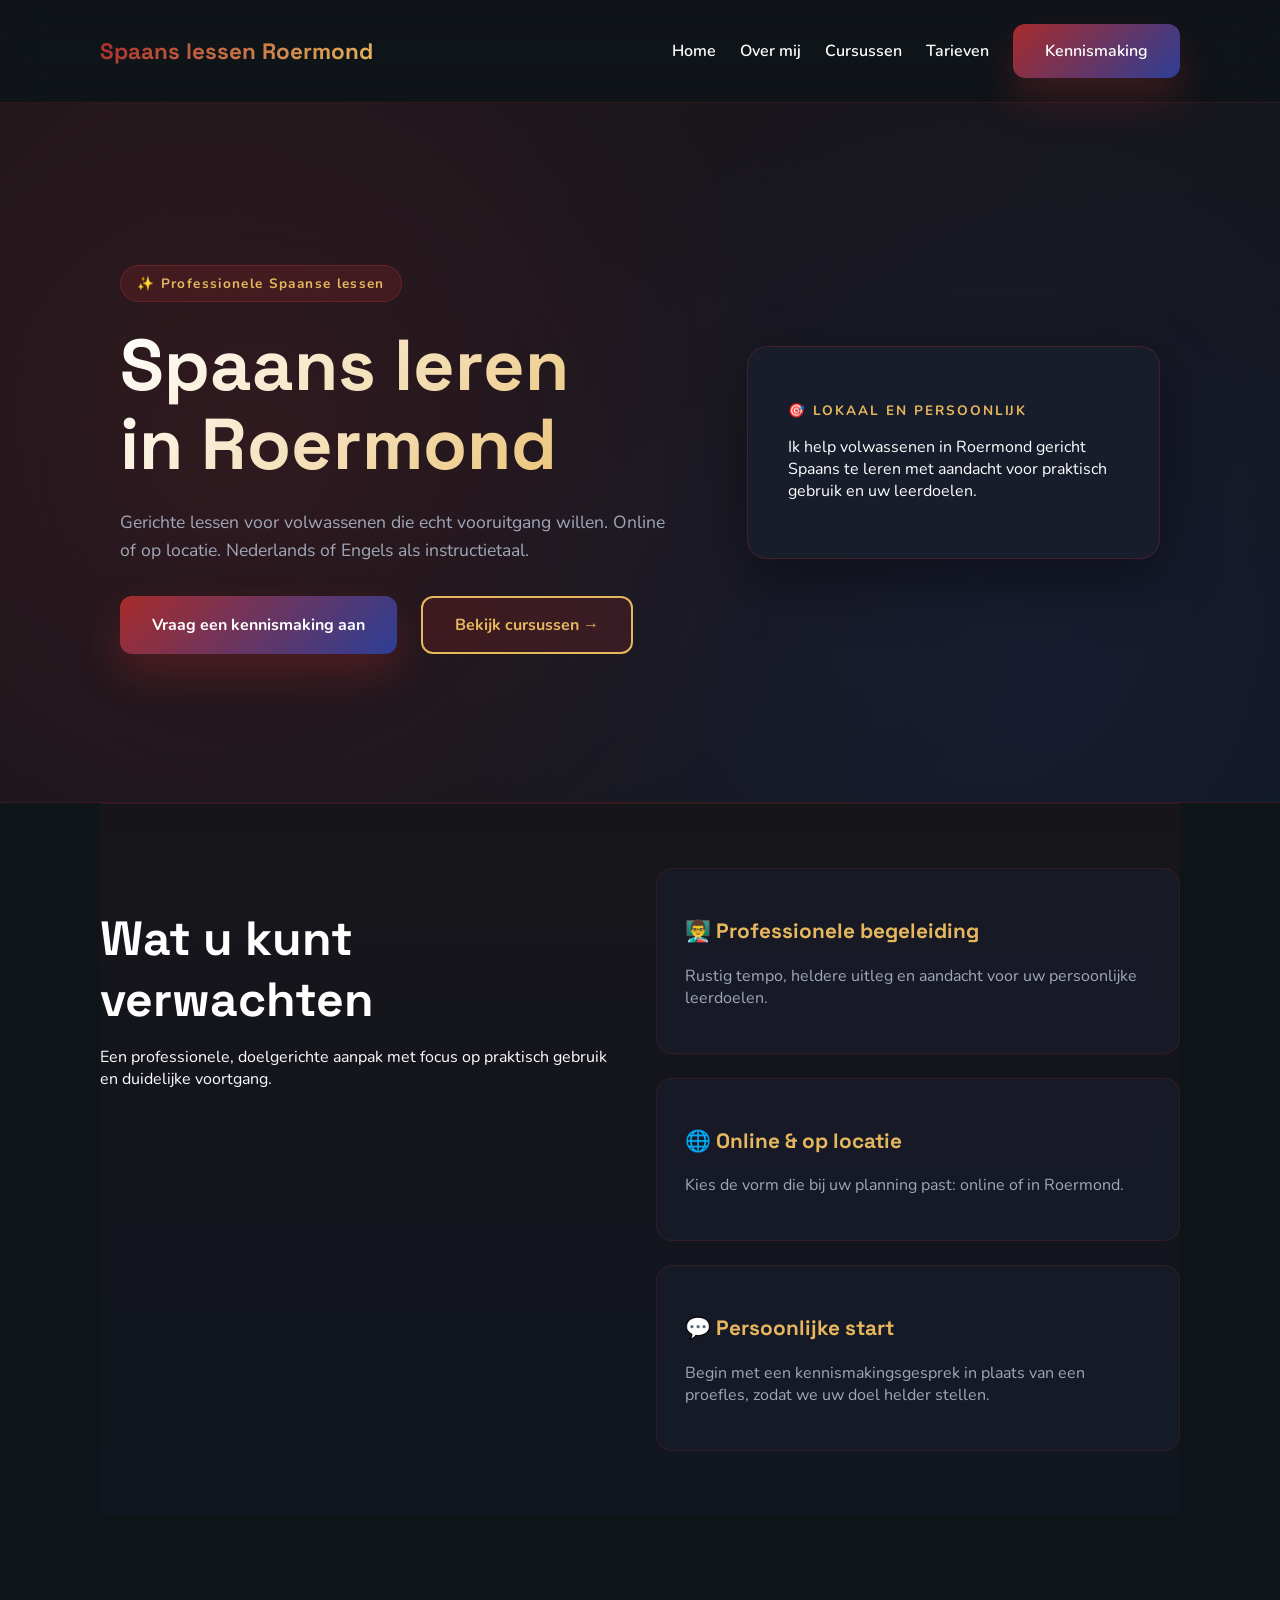
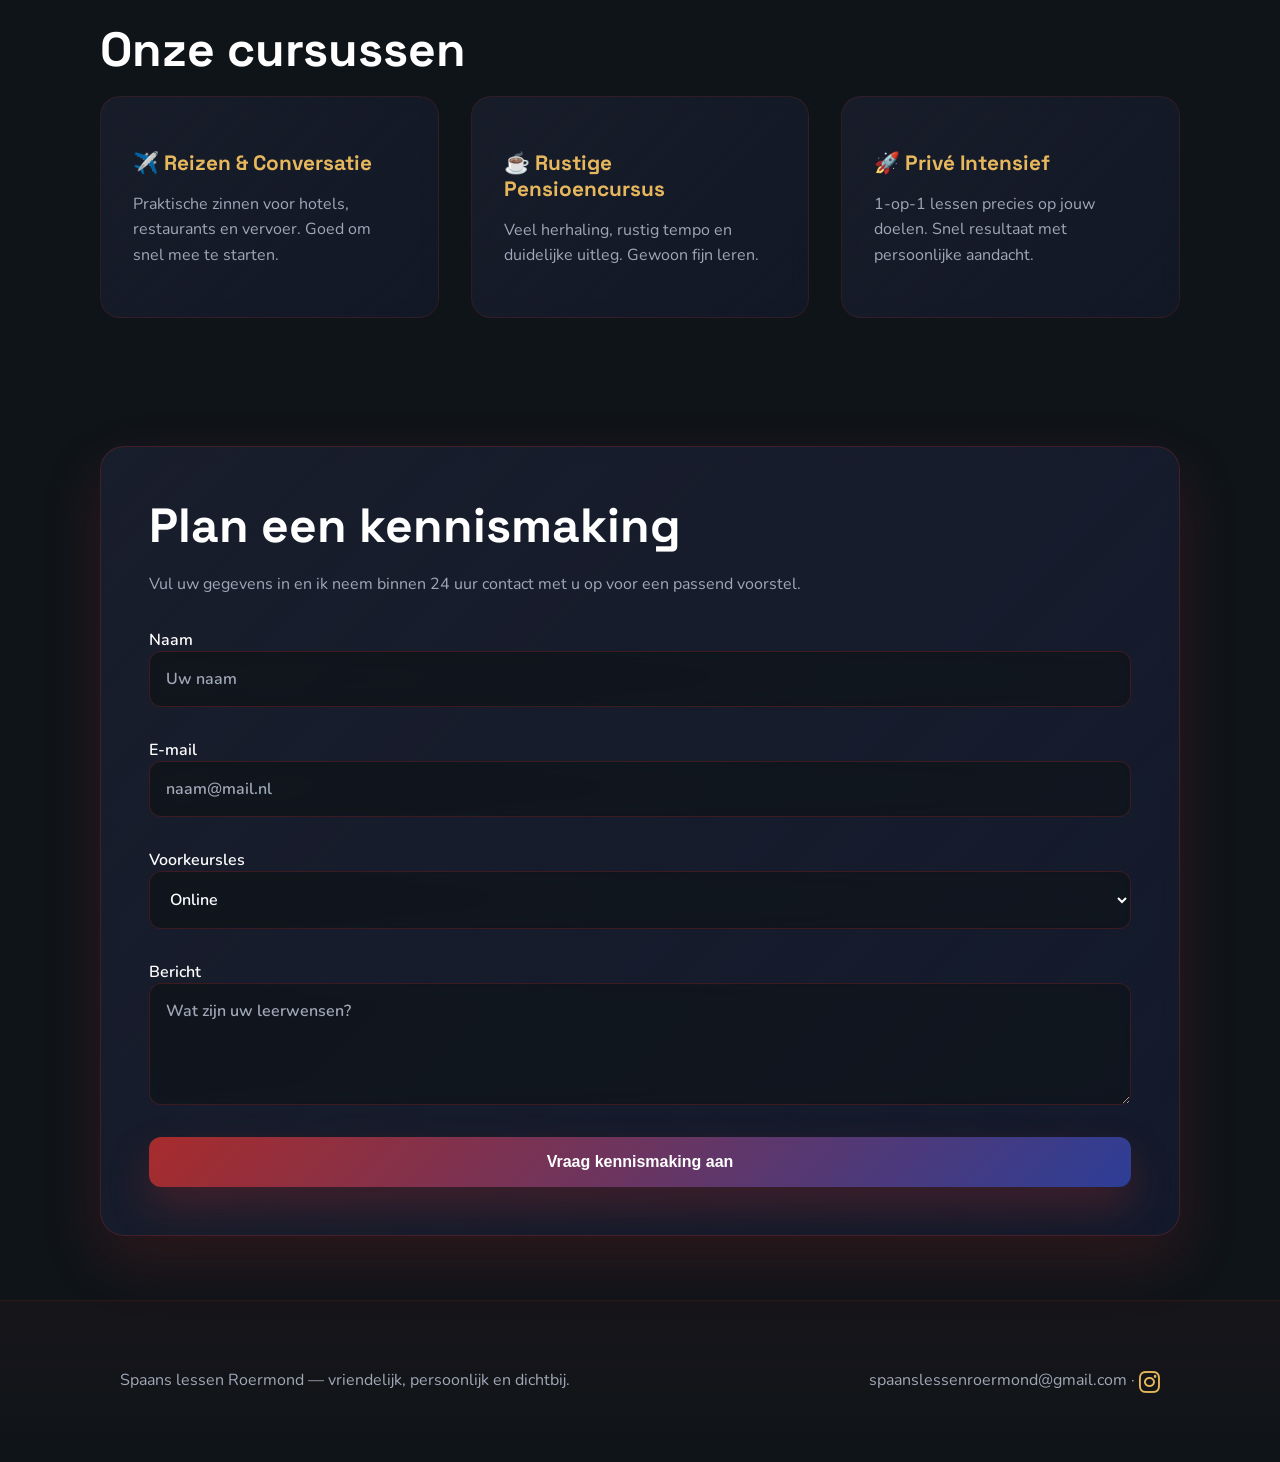
==== commit 78a691e6: "Complete modern redesign: dark theme, animations, glasmorphism" ====
--- a/index.html
+++ b/index.html
@@ -54,16 +54,16 @@
     <section class="hero">
       <div class="container hero-grid">
         <div class="hero-text">
-          <p class="eyebrow">Professionele Spaanse lessen</p>
-          <h1>Spaans leren in Roermond</h1>
+          <p class="eyebrow">✨ Professionele Spaanse lessen</p>
+          <h1>Spaans leren<br>in Roermond</h1>
           <p class="lead">Gerichte lessen voor volwassenen die echt vooruitgang willen. Online of op locatie. Nederlands of Engels als instructietaal.</p>
           <div class="hero-buttons">
             <a href="#contact" class="btn btn-primary">Vraag een kennismaking aan</a>
-            <a href="courses.html" class="btn btn-secondary">Bekijk cursussen</a>
+            <a href="courses.html" class="btn btn-secondary">Bekijk cursussen →</a>
           </div>
         </div>
         <div class="hero-card card-accent">
-          <p class="card-label">Lokaal en persoonlijk</p>
+          <p class="card-label">🎯 Lokaal en persoonlijk</p>
           <p>Ik help volwassenen in Roermond gericht Spaans te leren met aandacht voor praktisch gebruik en uw leerdoelen.</p>
         </div>
       </div>
@@ -76,15 +76,15 @@
       </div>
       <div class="feature-list">
         <article class="feature-card">
-          <h3>Professionele begeleiding</h3>
+          <h3>👨‍🏫 Professionele begeleiding</h3>
           <p>Rustig tempo, heldere uitleg en aandacht voor uw persoonlijke leerdoelen.</p>
         </article>
         <article class="feature-card">
-          <h3>Online & op locatie</h3>
+          <h3>🌐 Online & op locatie</h3>
           <p>Kies de vorm die bij uw planning past: online of in Roermond.</p>
         </article>
         <article class="feature-card">
-          <h3>Persoonlijke start</h3>
+          <h3>💬 Persoonlijke start</h3>
           <p>Begin met een kennismakingsgesprek in plaats van een proefles, zodat we uw doel helder stellen.</p>
         </article>
       </div>
@@ -94,15 +94,15 @@
       <h2>Onze cursussen</h2>
       <div class="cards-grid">
         <article class="card">
-          <h3>Reizen & Conversatie</h3>
+          <h3>✈️ Reizen & Conversatie</h3>
           <p>Praktische zinnen voor hotels, restaurants en vervoer. Goed om snel mee te starten.</p>
         </article>
         <article class="card">
-          <h3>Rustige Pensioencursus</h3>
+          <h3>☕ Rustige Pensioencursus</h3>
           <p>Veel herhaling, rustig tempo en duidelijke uitleg. Gewoon fijn leren.</p>
         </article>
         <article class="card">
-          <h3>Privé Intensief</h3>
+          <h3>🚀 Privé Intensief</h3>
           <p>1-op-1 lessen precies op jouw doelen. Snel resultaat met persoonlijke aandacht.</p>
         </article>
       </div>
--- a/styles.css
+++ b/styles.css
@@ -1,55 +1,77 @@
+@import url('https://fonts.googleapis.com/css2?family=Space+Grotesk:wght@700&display=swap');
 :root{
   --primary:#A72C2C;
   --secondary:#2D3E96;
-  --warm:#E7B75D;
-  --bg:#F9F4EE;
-  --surface:#fff;
-  --text:#2a2a2a;
-  --muted:#555;
+  --accent:#E7B75D;
+  --bg:#0f1419;
+  --surface:#1a1f2e;
+  --text:#ffffff;
+  --muted:#a0a8b8;
 }
 *{box-sizing:border-box}
-body{margin:0;font-family:'Nunito',sans-serif;background:radial-gradient(circle at top left, rgba(167,44,44,0.08), transparent 28%), linear-gradient(180deg,#fff,#f9f4ee);color:var(--text)}
+body{margin:0;font-family:'Nunito',sans-serif;background:#0f1419;color:var(--text);overflow-x:hidden}
+@keyframes float{0%{transform:translateY(0px)}50%{transform:translateY(-20px)}100%{transform:translateY(0px)}}
+@keyframes fadeInUp{0%{opacity:0;transform:translateY(30px)}100%{opacity:1;transform:translateY(0)}}
+@keyframes slideIn{0%{opacity:0;transform:translateX(-50px)}100%{opacity:1;transform:translateX(0)}}
+@keyframes glow{0%{text-shadow:0 0 10px rgba(167,44,44,0.5)}50%{text-shadow:0 0 20px rgba(167,44,44,0.8)}100%{text-shadow:0 0 10px rgba(167,44,44,0.5)}}
+@keyframes moveGradient{0%{background-position:0% 50%}50%{background-position:100% 50%}100%{background-position:0% 50%}}
 img,svg{max-width:100%;height:auto}
 .container{max-width:1080px;margin:0 auto;padding:1.25rem}
-.site-header{position:sticky;top:0;background:rgba(255,255,255,0.95);backdrop-filter:blur(8px);border-bottom:1px solid rgba(167,44,44,0.08)}
-.header-inner{display:flex;align-items:center;justify-content:space-between;gap:1rem}
-.logo{font-family:'Montserrat',sans-serif;font-size:1.2rem;font-weight:700;color:var(--primary)}
-.logo span{color:var(--secondary)}
-.nav{display:flex;flex-wrap:wrap;align-items:center;gap:0.75rem}
-.nav a{color:var(--text);text-decoration:none;font-weight:600}
-.hero{padding:4rem 0}
-.hero-grid{display:grid;grid-template-columns:1.4fr 1fr;gap:2rem;align-items:center}
-.eyebrow{display:inline-block;padding:.25rem .75rem;border-radius:999px;background:rgba(45,62,150,0.1);color:var(--secondary);font-size:.89rem;margin-bottom:1rem}
-h1{font-family:'Montserrat',sans-serif;font-size:clamp(2.4rem,4vw,3.6rem);margin:0 0 1rem;line-height:1.05;color:var(--secondary)}
-.lead{max-width:35rem;font-size:1.05rem;color:var(--muted);margin:0 0 1.5rem}
-.hero-buttons{display:flex;flex-wrap:wrap;gap:1rem}
-.btn{display:inline-flex;align-items:center;justify-content:center;padding:.85rem 1.4rem;border-radius:999px;font-weight:700;text-decoration:none;transition:transform .18s ease,box-shadow .18s ease}
-.btn-primary{background:linear-gradient(135deg, var(--primary), var(--secondary));color:#fff;box-shadow:0 14px 30px rgba(45,62,150,0.14)}
-.btn-primary:hover{transform:translateY(-3px);box-shadow:0 18px 38px rgba(45,62,150,0.2)}
-.btn-secondary{background:rgba(45,62,150,0.08);color:var(--secondary);}
-.hero-card{padding:2rem;border-radius:22px;background:rgba(255,255,255,0.92);border:1px solid rgba(167,44,44,0.1);box-shadow:0 18px 50px rgba(45,62,150,0.05)}
-.card-label{font-size:.95rem;font-weight:700;color:var(--primary);text-transform:uppercase;letter-spacing:.08em;margin-bottom:.75rem}
-.section-accent{background:linear-gradient(180deg,rgba(45,62,150,0.04),transparent 88%);border-top:4px solid rgba(167,44,44,0.12);padding:2rem 0}
-.info-grid{display:grid;grid-template-columns:1fr 1fr;gap:1.75rem;align-items:start}
-.feature-list{display:grid;gap:1rem}
-.feature-card{padding:1.25rem 1.4rem;background:var(--surface);border-radius:18px;border:1px solid rgba(45,62,150,0.08)}
-.feature-card h3{margin-top:0;color:var(--secondary)}
-.cards-section{padding:2.5rem 0}
-.cards-grid{display:grid;grid-template-columns:repeat(auto-fit,minmax(220px,1fr));gap:1.2rem}
-.card{background:var(--surface);padding:1.5rem;border-radius:18px;border:1px solid rgba(167,44,44,0.08)}
-.card h3{margin-top:0;color:var(--primary)}
-.contact{padding:2.5rem 0}
-.contact-box{background:var(--surface);border-radius:24px;padding:2rem;box-shadow:0 20px 50px rgba(167,44,44,0.08);border:1px solid rgba(45,62,150,0.06)}
-.contact-box h2{margin-top:0;color:var(--secondary)}
-.contact-box p{color:var(--muted);margin-bottom:1.5rem}
-form{display:grid;gap:1rem}
-form label{display:grid;font-weight:600;color:var(--text)}
-input,textarea,select{width:100%;padding:0.95rem 1rem;border:1px solid rgba(45,62,150,0.12);border-radius:16px;background:#fff;color:var(--text);font:inherit}
-input:focus,textarea:focus,select:focus{outline:none;box-shadow:0 0 0 4px rgba(45,62,150,0.1);border-color:var(--secondary)}
-.site-footer{padding:1.75rem 0;background:linear-gradient(180deg,rgba(45,62,150,0.08),transparent);border-top:1px solid rgba(167,44,44,0.1)}
-.footer-grid{display:flex;flex-wrap:wrap;justify-content:space-between;gap:1rem}
-@media(max-width:900px){.hero-grid, .info-grid{grid-template-columns:1fr}.nav{justify-content:flex-end}.hero{padding:3rem 0}}
-@media(max-width:620px){.header-inner{flex-direction:column;align-items:flex-start}.hero-buttons{flex-direction:column}.footer-grid{flex-direction:column}}
-.site-footer a{color:var(--primary);text-decoration:none;transition:color 0.2s ease}
-.site-footer a:hover{color:var(--secondary)}
-.site-footer i{font-size:1.3rem;vertical-align:middle}
+.site-header{position:sticky;top:0;background:rgba(15,20,25,0.8);backdrop-filter:blur(20px);border-bottom:1px solid rgba(167,44,44,0.2);z-index:100}
+.header-inner{display:flex;align-items:center;justify-content:space-between;gap:1rem;padding:1.5rem 0}
+.logo{font-family:'Space Grotesk',sans-serif;font-size:1.4rem;font-weight:700;background:linear-gradient(135deg, var(--primary), var(--accent));-webkit-background-clip:text;-webkit-text-fill-color:transparent;background-clip:text}
+.logo span{color:#fff}
+.nav{display:flex;flex-wrap:wrap;align-items:center;gap:1.5rem}
+.nav a{color:var(--text);text-decoration:none;font-weight:600;position:relative;transition:color 0.3s ease}
+.nav a::after{content:'';position:absolute;bottom:-5px;left:0;width:0;height:2px;background:linear-gradient(90deg, var(--primary), var(--accent));transition:width 0.3s ease}
+.nav a:hover{color:var(--accent)}
+.nav a:hover::after{width:100%}
+.hero{padding:8rem 0;position:relative;background:linear-gradient(135deg, rgba(167,44,44,0.1) 0%, rgba(45,62,150,0.05) 100%);border-bottom:1px solid rgba(167,44,44,0.2)}
+.hero::before{content:'';position:absolute;top:0;left:0;right:0;bottom:0;background:radial-gradient(circle at 20% 50%, rgba(167,44,44,0.15) 0%, transparent 50%), radial-gradient(circle at 80% 80%, rgba(45,62,150,0.15) 0%, transparent 50%);pointer-events:none;animation:moveGradient 15s ease infinite}
+.hero-grid{display:grid;grid-template-columns:1.4fr 1fr;gap:3rem;align-items:center;position:relative;z-index:1}
+.hero-text{animation:fadeInUp 0.8s ease}
+.eyebrow{display:inline-block;padding:0.5rem 1rem;border-radius:999px;background:rgba(167,44,44,0.2);border:1px solid rgba(167,44,44,0.4);color:var(--accent);font-size:0.85rem;margin-bottom:1.5rem;font-weight:700;letter-spacing:0.1em}
+h1{font-family:'Space Grotesk',sans-serif;font-size:clamp(3rem,6vw,4.5rem);margin:0 0 1.5rem;line-height:1.1;background:linear-gradient(135deg, #ffffff 0%, var(--accent) 100%);-webkit-background-clip:text;-webkit-text-fill-color:transparent;background-clip:text;animation:glow 3s ease-in-out infinite}
+h2{font-family:'Space Grotesk',sans-serif;font-size:clamp(2rem,4vw,3rem);color:#fff;margin-bottom:1rem}
+h3{font-family:'Space Grotesk',sans-serif;font-size:1.3rem;color:var(--accent)}
+.lead{max-width:35rem;font-size:1.1rem;color:var(--muted);margin:0 0 2rem;line-height:1.6}
+.hero-buttons{display:flex;flex-wrap:wrap;gap:1.5rem;margin-top:2rem}
+.btn{display:inline-flex;align-items:center;justify-content:center;padding:1rem 2rem;border-radius:12px;font-weight:700;text-decoration:none;transition:all 0.3s ease;cursor:pointer;border:none;font-size:1rem}
+.btn-primary{background:linear-gradient(135deg, var(--primary), var(--secondary));color:#fff;box-shadow:0 20px 40px rgba(167,44,44,0.3);position:relative;overflow:hidden}
+.btn-primary::before{content:'';position:absolute;top:0;left:-100%;width:100%;height:100%;background:rgba(255,255,255,0.1);transition:left 0.3s ease}
+.btn-primary:hover{transform:translateY(-4px);box-shadow:0 30px 60px rgba(167,44,44,0.5)}
+.btn-primary:hover::before{left:100%}
+.btn-secondary{background:rgba(167,44,44,0.2);color:var(--accent);border:2px solid var(--accent);backdrop-filter:blur(10px)}
+.btn-secondary:hover{background:rgba(167,44,44,0.4);transform:translateY(-3px);box-shadow:0 15px 30px rgba(167,44,44,0.2)}
+.hero-card{padding:2.5rem;border-radius:20px;background:rgba(26,31,46,0.8);border:1px solid rgba(167,44,44,0.3);box-shadow:0 20px 60px rgba(0,0,0,0.4);backdrop-filter:blur(10px);animation:float 3s ease-in-out infinite;transform:translateY(0)}
+.card-label{font-size:0.85rem;font-weight:700;color:var(--accent);text-transform:uppercase;letter-spacing:0.15em;margin-bottom:1rem}
+.section-accent{background:linear-gradient(180deg, rgba(167,44,44,0.05) 0%, rgba(45,62,150,0.05) 100%);border-top:1px solid rgba(167,44,44,0.2);padding:4rem 0}
+.info-grid{display:grid;grid-template-columns:1fr 1fr;gap:2rem;align-items:start}
+.feature-list{display:grid;gap:1.5rem}
+.feature-card{padding:1.75rem;background:rgba(26,31,46,0.6);border-radius:16px;border:1px solid rgba(167,44,44,0.2);backdrop-filter:blur(10px);transition:all 0.3s ease}
+.feature-card:hover{background:rgba(26,31,46,0.8);border-color:rgba(167,44,44,0.5);transform:translateY(-8px);box-shadow:0 15px 40px rgba(167,44,44,0.2)}
+.feature-card h3{color:var(--accent)}
+.feature-card p{color:var(--muted)}
+.cards-section{padding:4rem 0}
+.cards-grid{display:grid;grid-template-columns:repeat(auto-fit,minmax(250px,1fr));gap:2rem}
+.card{background:linear-gradient(135deg, rgba(26,31,46,0.8) 0%, rgba(45,62,150,0.1) 100%);padding:2rem;border-radius:20px;border:1px solid rgba(167,44,44,0.2);backdrop-filter:blur(10px);transition:all 0.4s ease;cursor:pointer}
+.card:hover{transform:translateY(-12px);border-color:rgba(167,44,44,0.6);box-shadow:0 25px 50px rgba(167,44,44,0.3)}
+.card h3{color:var(--accent);margin-bottom:1rem}
+.card p{color:var(--muted);line-height:1.6}
+.contact{padding:4rem 0}
+.contact-box{background:linear-gradient(135deg, rgba(26,31,46,0.9) 0%, rgba(45,62,150,0.15) 100%);border-radius:24px;padding:3rem;box-shadow:0 25px 60px rgba(167,44,44,0.2);border:1px solid rgba(167,44,44,0.3);backdrop-filter:blur(10px)}
+.contact-box h2{margin-top:0;color:#fff}
+.contact-box p{color:var(--muted);margin-bottom:2rem;line-height:1.6}
+form{display:grid;gap:1.5rem}
+form label{display:grid;font-weight:600;color:var(--text);margin-bottom:0.5rem}
+input,textarea,select{width:100%;padding:1rem;border:1px solid rgba(167,44,44,0.3);border-radius:12px;background:rgba(15,20,25,0.8);color:var(--text);font:inherit;backdrop-filter:blur(10px);transition:all 0.3s ease}
+input:focus,textarea:focus,select:focus{outline:none;box-shadow:0 0 0 3px rgba(167,44,44,0.4);border-color:var(--accent);background:rgba(15,20,25,0.95)}
+input::placeholder,textarea::placeholder{color:var(--muted)}
+.site-footer{padding:2rem 0;background:linear-gradient(180deg, rgba(167,44,44,0.05) 0%, transparent);border-top:1px solid rgba(167,44,44,0.2)}
+.footer-grid{display:flex;flex-wrap:wrap;justify-content:space-between;gap:2rem}
+.footer-grid p{color:var(--muted)}
+.site-footer a{color:var(--accent);text-decoration:none;transition:all 0.3s ease;font-weight:600}
+.site-footer a:hover{color:var(--primary);transform:scale(1.2)}
+.site-footer i{font-size:1.5rem;vertical-align:middle}
+@media(max-width:900px){.hero-grid, .info-grid{grid-template-columns:1fr}.nav{justify-content:flex-end}.hero{padding:6rem 0}}
+@media(max-width:620px){.header-inner{flex-direction:column;align-items:flex-start}.hero-buttons{flex-direction:column}.footer-grid{flex-direction:column}.hero{padding:4rem 0}.hero-card{margin-top:2rem}h1{font-size:2rem}}
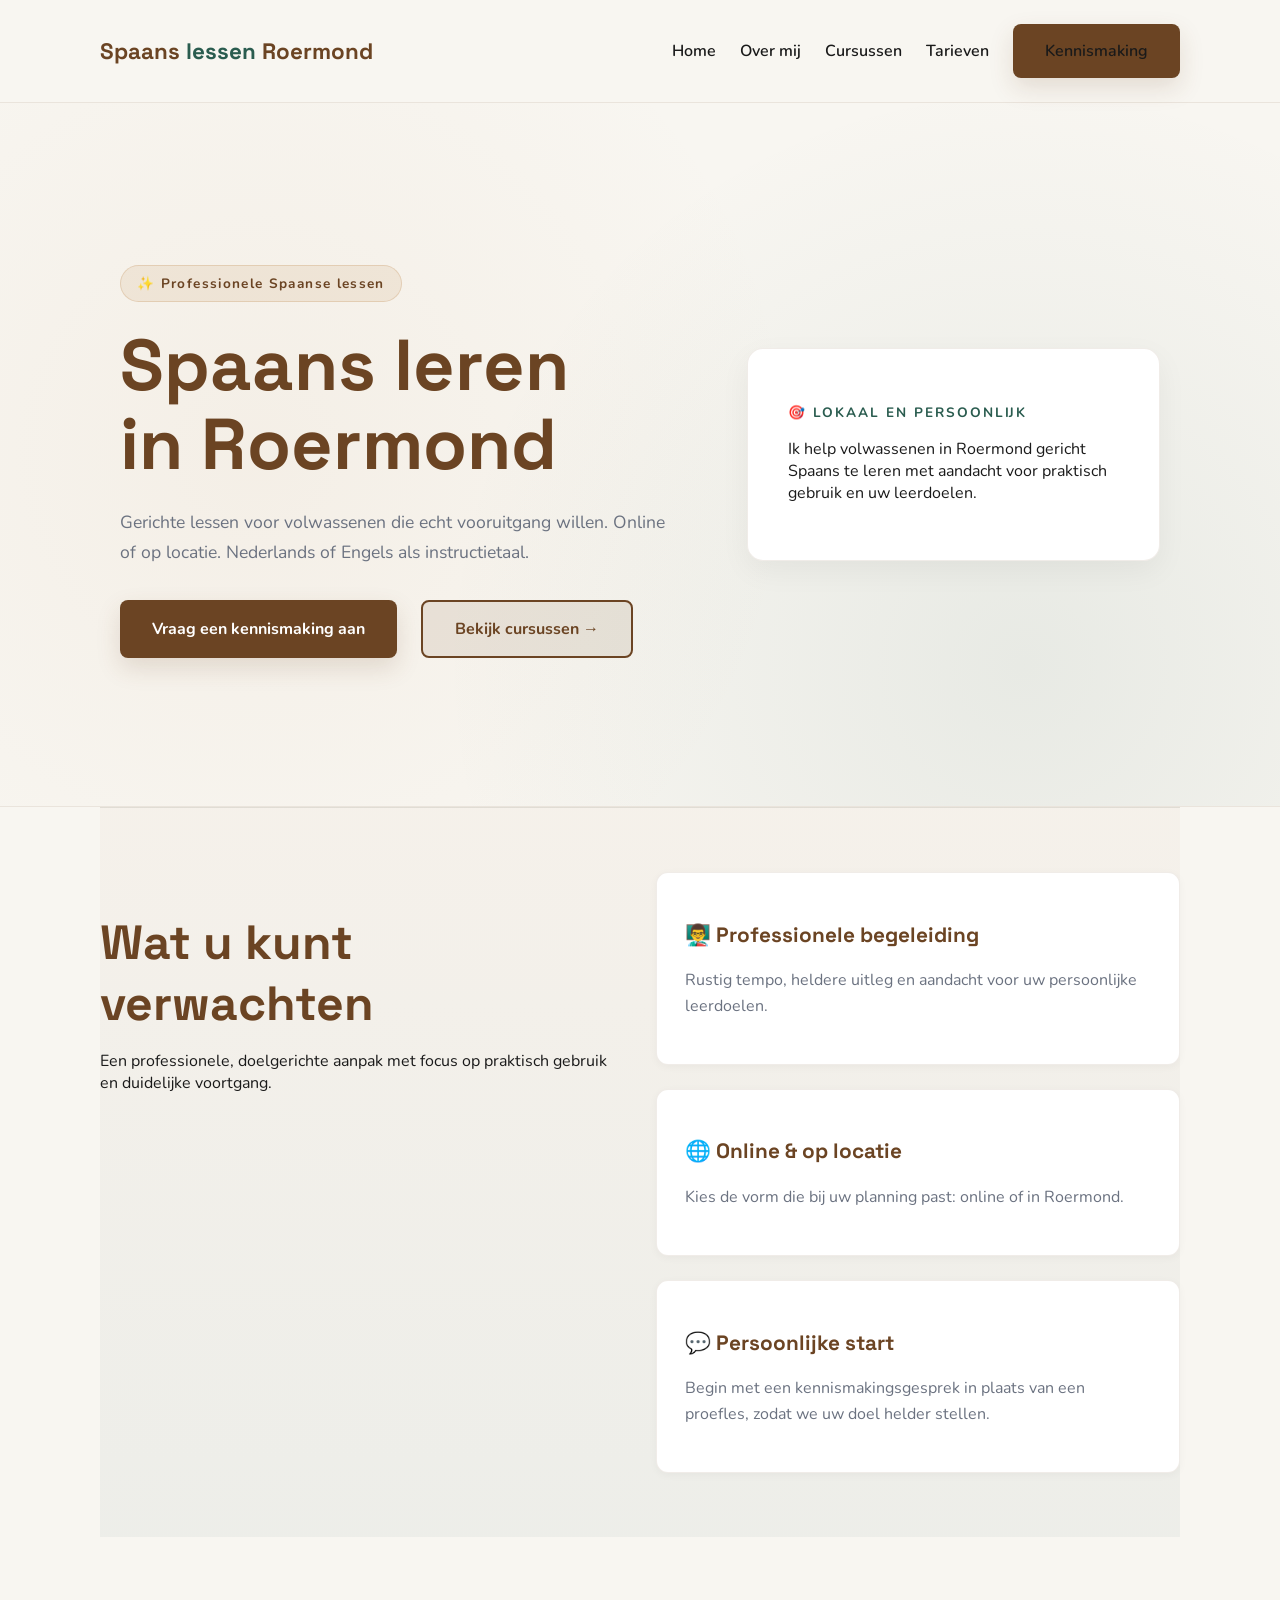
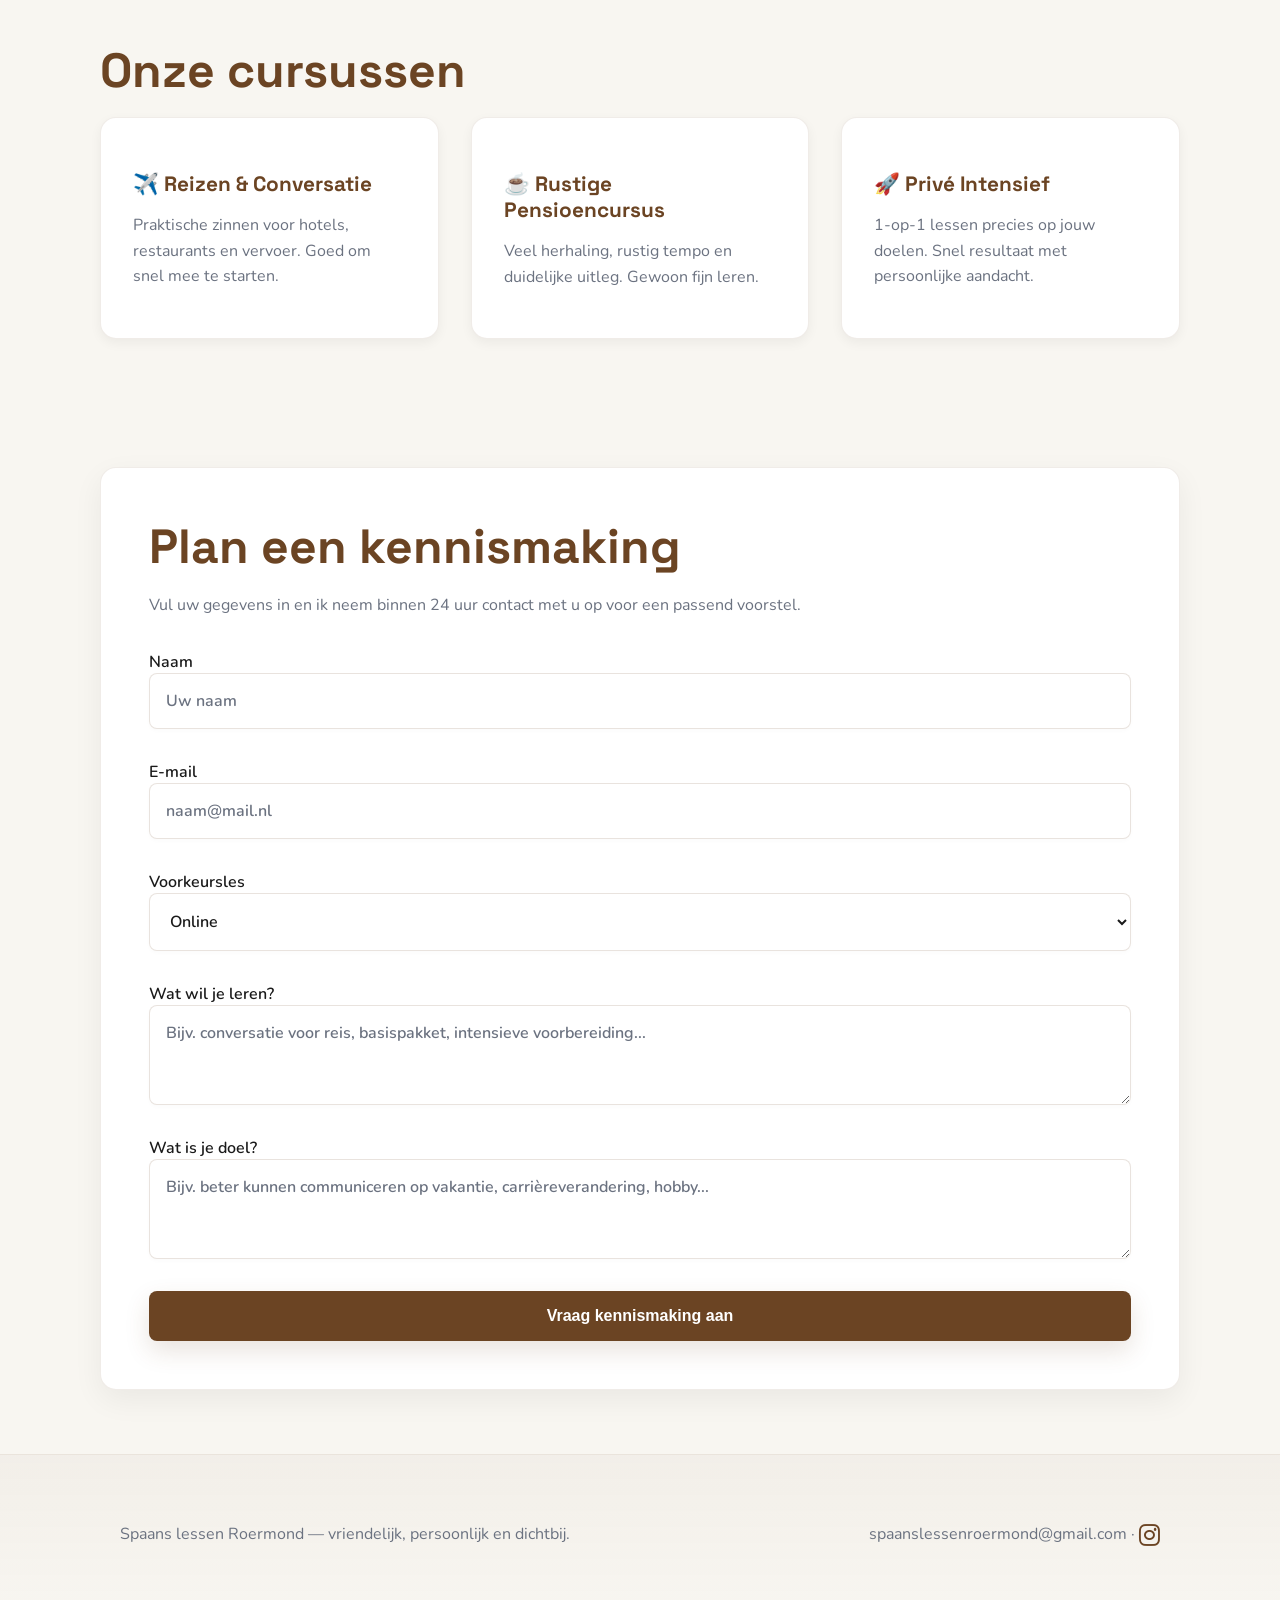
==== commit 1a5a7911: "Contactform uitgebreid: velden voor leerwensen en doel" ====
--- a/index.html
+++ b/index.html
@@ -117,7 +117,8 @@
           <label>Naam<input type="text" name="naam" placeholder="Uw naam" required></label>
           <label>E-mail<input type="email" name="email" placeholder="naam@mail.nl" required></label>
           <label>Voorkeursles<select name="voorkeursles"><option>Online</option><option>Op locatie (Roermond)</option></select></label>
-          <label>Bericht<textarea name="bericht" rows="4" placeholder="Wat zijn uw leerwensen?"></textarea></label>
+          <label>Wat wil je leren?<textarea name="leerwensen" rows="3" placeholder="Bijv. conversatie voor reis, basispakket, intensieve voorbereiding..." required></textarea></label>
+          <label>Wat is je doel?<textarea name="doel" rows="3" placeholder="Bijv. beter kunnen communiceren op vakantie, carrièreverandering, hobby..." required></textarea></label>
           <button type="submit" class="btn btn-primary">Vraag kennismaking aan</button>
         </form>
       </div>
--- a/styles.css
+++ b/styles.css
@@ -1,77 +1,76 @@
 @import url('https://fonts.googleapis.com/css2?family=Space+Grotesk:wght@700&display=swap');
 :root{
-  --primary:#A72C2C;
-  --secondary:#2D3E96;
-  --accent:#E7B75D;
-  --bg:#0f1419;
-  --surface:#1a1f2e;
-  --text:#ffffff;
-  --muted:#a0a8b8;
+  --primary:#6B4423;
+  --secondary:#2A5C4F;
+  --accent:#C89968;
+  --bg:#F8F6F1;
+  --surface:#FFFFFF;
+  --text:#1a1a1a;
+  --muted:#6B7280;
 }
 *{box-sizing:border-box}
-body{margin:0;font-family:'Nunito',sans-serif;background:#0f1419;color:var(--text);overflow-x:hidden}
-@keyframes float{0%{transform:translateY(0px)}50%{transform:translateY(-20px)}100%{transform:translateY(0px)}}
+body{margin:0;font-family:'Nunito',sans-serif;background:#F8F6F1;color:var(--text);overflow-x:hidden}
+@keyframes float{0%{transform:translateY(0px)}50%{transform:translateY(-15px)}100%{transform:translateY(0px)}}
 @keyframes fadeInUp{0%{opacity:0;transform:translateY(30px)}100%{opacity:1;transform:translateY(0)}}
 @keyframes slideIn{0%{opacity:0;transform:translateX(-50px)}100%{opacity:1;transform:translateX(0)}}
-@keyframes glow{0%{text-shadow:0 0 10px rgba(167,44,44,0.5)}50%{text-shadow:0 0 20px rgba(167,44,44,0.8)}100%{text-shadow:0 0 10px rgba(167,44,44,0.5)}}
-@keyframes moveGradient{0%{background-position:0% 50%}50%{background-position:100% 50%}100%{background-position:0% 50%}}
+@keyframes subtleShift{0%{transform:translateX(0)}100%{transform:translateX(3px)}}
 img,svg{max-width:100%;height:auto}
 .container{max-width:1080px;margin:0 auto;padding:1.25rem}
-.site-header{position:sticky;top:0;background:rgba(15,20,25,0.8);backdrop-filter:blur(20px);border-bottom:1px solid rgba(167,44,44,0.2);z-index:100}
+.site-header{position:sticky;top:0;background:rgba(248,246,241,0.95);backdrop-filter:blur(10px);border-bottom:1px solid rgba(107,68,35,0.1);z-index:100}
 .header-inner{display:flex;align-items:center;justify-content:space-between;gap:1rem;padding:1.5rem 0}
-.logo{font-family:'Space Grotesk',sans-serif;font-size:1.4rem;font-weight:700;background:linear-gradient(135deg, var(--primary), var(--accent));-webkit-background-clip:text;-webkit-text-fill-color:transparent;background-clip:text}
-.logo span{color:#fff}
+.logo{font-family:'Space Grotesk',sans-serif;font-size:1.4rem;font-weight:700;color:var(--primary)}
+.logo span{color:var(--secondary)}
 .nav{display:flex;flex-wrap:wrap;align-items:center;gap:1.5rem}
 .nav a{color:var(--text);text-decoration:none;font-weight:600;position:relative;transition:color 0.3s ease}
-.nav a::after{content:'';position:absolute;bottom:-5px;left:0;width:0;height:2px;background:linear-gradient(90deg, var(--primary), var(--accent));transition:width 0.3s ease}
-.nav a:hover{color:var(--accent)}
+.nav a::after{content:'';position:absolute;bottom:-5px;left:0;width:0;height:2px;background:var(--accent);transition:width 0.3s ease}
+.nav a:hover{color:var(--primary)}
 .nav a:hover::after{width:100%}
-.hero{padding:8rem 0;position:relative;background:linear-gradient(135deg, rgba(167,44,44,0.1) 0%, rgba(45,62,150,0.05) 100%);border-bottom:1px solid rgba(167,44,44,0.2)}
-.hero::before{content:'';position:absolute;top:0;left:0;right:0;bottom:0;background:radial-gradient(circle at 20% 50%, rgba(167,44,44,0.15) 0%, transparent 50%), radial-gradient(circle at 80% 80%, rgba(45,62,150,0.15) 0%, transparent 50%);pointer-events:none;animation:moveGradient 15s ease infinite}
+.hero{padding:8rem 0;position:relative;background:linear-gradient(135deg, rgba(248,246,241,1) 0%, rgba(248,246,241,1) 100%);border-bottom:1px solid rgba(107,68,35,0.1)}
+.hero::before{content:'';position:absolute;top:0;left:0;right:0;bottom:0;background:radial-gradient(circle at 20% 50%, rgba(200,153,104,0.08) 0%, transparent 50%), radial-gradient(circle at 80% 80%, rgba(42,92,79,0.08) 0%, transparent 50%);pointer-events:none}
 .hero-grid{display:grid;grid-template-columns:1.4fr 1fr;gap:3rem;align-items:center;position:relative;z-index:1}
 .hero-text{animation:fadeInUp 0.8s ease}
-.eyebrow{display:inline-block;padding:0.5rem 1rem;border-radius:999px;background:rgba(167,44,44,0.2);border:1px solid rgba(167,44,44,0.4);color:var(--accent);font-size:0.85rem;margin-bottom:1.5rem;font-weight:700;letter-spacing:0.1em}
-h1{font-family:'Space Grotesk',sans-serif;font-size:clamp(3rem,6vw,4.5rem);margin:0 0 1.5rem;line-height:1.1;background:linear-gradient(135deg, #ffffff 0%, var(--accent) 100%);-webkit-background-clip:text;-webkit-text-fill-color:transparent;background-clip:text;animation:glow 3s ease-in-out infinite}
-h2{font-family:'Space Grotesk',sans-serif;font-size:clamp(2rem,4vw,3rem);color:#fff;margin-bottom:1rem}
-h3{font-family:'Space Grotesk',sans-serif;font-size:1.3rem;color:var(--accent)}
-.lead{max-width:35rem;font-size:1.1rem;color:var(--muted);margin:0 0 2rem;line-height:1.6}
+.eyebrow{display:inline-block;padding:0.5rem 1rem;border-radius:999px;background:rgba(200,153,104,0.15);border:1px solid rgba(200,153,104,0.3);color:var(--primary);font-size:0.85rem;margin-bottom:1.5rem;font-weight:700;letter-spacing:0.1em}
+h1{font-family:'Space Grotesk',sans-serif;font-size:clamp(3rem,6vw,4.5rem);margin:0 0 1.5rem;line-height:1.1;color:var(--primary);animation:fadeInUp 0.8s ease 0.1s both}
+h2{font-family:'Space Grotesk',sans-serif;font-size:clamp(2rem,4vw,3rem);color:var(--primary);margin-bottom:1rem}
+h3{font-family:'Space Grotesk',sans-serif;font-size:1.3rem;color:var(--primary)}
+.lead{max-width:35rem;font-size:1.1rem;color:var(--muted);margin:0 0 2rem;line-height:1.7}
 .hero-buttons{display:flex;flex-wrap:wrap;gap:1.5rem;margin-top:2rem}
-.btn{display:inline-flex;align-items:center;justify-content:center;padding:1rem 2rem;border-radius:12px;font-weight:700;text-decoration:none;transition:all 0.3s ease;cursor:pointer;border:none;font-size:1rem}
-.btn-primary{background:linear-gradient(135deg, var(--primary), var(--secondary));color:#fff;box-shadow:0 20px 40px rgba(167,44,44,0.3);position:relative;overflow:hidden}
+.btn{display:inline-flex;align-items:center;justify-content:center;padding:1rem 2rem;border-radius:8px;font-weight:700;text-decoration:none;transition:all 0.3s ease;cursor:pointer;border:none;font-size:1rem}
+.btn-primary{background:var(--primary);color:#fff;box-shadow:0 10px 25px rgba(107,68,35,0.15);position:relative;overflow:hidden}
 .btn-primary::before{content:'';position:absolute;top:0;left:-100%;width:100%;height:100%;background:rgba(255,255,255,0.1);transition:left 0.3s ease}
-.btn-primary:hover{transform:translateY(-4px);box-shadow:0 30px 60px rgba(167,44,44,0.5)}
+.btn-primary:hover{transform:translateY(-3px);box-shadow:0 15px 35px rgba(107,68,35,0.25)}
 .btn-primary:hover::before{left:100%}
-.btn-secondary{background:rgba(167,44,44,0.2);color:var(--accent);border:2px solid var(--accent);backdrop-filter:blur(10px)}
-.btn-secondary:hover{background:rgba(167,44,44,0.4);transform:translateY(-3px);box-shadow:0 15px 30px rgba(167,44,44,0.2)}
-.hero-card{padding:2.5rem;border-radius:20px;background:rgba(26,31,46,0.8);border:1px solid rgba(167,44,44,0.3);box-shadow:0 20px 60px rgba(0,0,0,0.4);backdrop-filter:blur(10px);animation:float 3s ease-in-out infinite;transform:translateY(0)}
-.card-label{font-size:0.85rem;font-weight:700;color:var(--accent);text-transform:uppercase;letter-spacing:0.15em;margin-bottom:1rem}
-.section-accent{background:linear-gradient(180deg, rgba(167,44,44,0.05) 0%, rgba(45,62,150,0.05) 100%);border-top:1px solid rgba(167,44,44,0.2);padding:4rem 0}
+.btn-secondary{background:rgba(107,68,35,0.1);color:var(--primary);border:2px solid var(--primary)}
+.btn-secondary:hover{background:var(--primary);color:#fff;transform:translateY(-3px);box-shadow:0 10px 25px rgba(107,68,35,0.15)}
+.hero-card{padding:2.5rem;border-radius:16px;background:var(--surface);border:1px solid rgba(107,68,35,0.1);box-shadow:0 10px 30px rgba(0,0,0,0.05);animation:float 3s ease-in-out infinite;transform:translateY(0)}
+.card-label{font-size:0.85rem;font-weight:700;color:var(--secondary);text-transform:uppercase;letter-spacing:0.15em;margin-bottom:1rem}
+.section-accent{background:linear-gradient(180deg, rgba(200,153,104,0.05) 0%, rgba(42,92,79,0.05) 100%);border-top:1px solid rgba(107,68,35,0.1);padding:4rem 0}
 .info-grid{display:grid;grid-template-columns:1fr 1fr;gap:2rem;align-items:start}
 .feature-list{display:grid;gap:1.5rem}
-.feature-card{padding:1.75rem;background:rgba(26,31,46,0.6);border-radius:16px;border:1px solid rgba(167,44,44,0.2);backdrop-filter:blur(10px);transition:all 0.3s ease}
-.feature-card:hover{background:rgba(26,31,46,0.8);border-color:rgba(167,44,44,0.5);transform:translateY(-8px);box-shadow:0 15px 40px rgba(167,44,44,0.2)}
-.feature-card h3{color:var(--accent)}
-.feature-card p{color:var(--muted)}
+.feature-card{padding:1.75rem;background:var(--surface);border-radius:12px;border:1px solid rgba(107,68,35,0.1);transition:all 0.3s ease;box-shadow:0 2px 8px rgba(0,0,0,0.04)}
+.feature-card:hover{background:rgba(248,246,241,1);border-color:var(--accent);transform:translateY(-6px);box-shadow:0 8px 20px rgba(0,0,0,0.08)}
+.feature-card h3{color:var(--primary)}
+.feature-card p{color:var(--muted);line-height:1.6}
 .cards-section{padding:4rem 0}
 .cards-grid{display:grid;grid-template-columns:repeat(auto-fit,minmax(250px,1fr));gap:2rem}
-.card{background:linear-gradient(135deg, rgba(26,31,46,0.8) 0%, rgba(45,62,150,0.1) 100%);padding:2rem;border-radius:20px;border:1px solid rgba(167,44,44,0.2);backdrop-filter:blur(10px);transition:all 0.4s ease;cursor:pointer}
-.card:hover{transform:translateY(-12px);border-color:rgba(167,44,44,0.6);box-shadow:0 25px 50px rgba(167,44,44,0.3)}
-.card h3{color:var(--accent);margin-bottom:1rem}
+.card{background:var(--surface);padding:2rem;border-radius:16px;border:1px solid rgba(107,68,35,0.1);transition:all 0.4s ease;box-shadow:0 4px 12px rgba(0,0,0,0.05);cursor:pointer}
+.card:hover{transform:translateY(-10px);border-color:var(--accent);box-shadow:0 12px 30px rgba(0,0,0,0.1)}
+.card h3{color:var(--primary);margin-bottom:1rem}
 .card p{color:var(--muted);line-height:1.6}
 .contact{padding:4rem 0}
-.contact-box{background:linear-gradient(135deg, rgba(26,31,46,0.9) 0%, rgba(45,62,150,0.15) 100%);border-radius:24px;padding:3rem;box-shadow:0 25px 60px rgba(167,44,44,0.2);border:1px solid rgba(167,44,44,0.3);backdrop-filter:blur(10px)}
-.contact-box h2{margin-top:0;color:#fff}
+.contact-box{background:var(--surface);border-radius:16px;padding:3rem;box-shadow:0 10px 30px rgba(0,0,0,0.06);border:1px solid rgba(107,68,35,0.1)}
+.contact-box h2{margin-top:0;color:var(--primary)}
 .contact-box p{color:var(--muted);margin-bottom:2rem;line-height:1.6}
 form{display:grid;gap:1.5rem}
 form label{display:grid;font-weight:600;color:var(--text);margin-bottom:0.5rem}
-input,textarea,select{width:100%;padding:1rem;border:1px solid rgba(167,44,44,0.3);border-radius:12px;background:rgba(15,20,25,0.8);color:var(--text);font:inherit;backdrop-filter:blur(10px);transition:all 0.3s ease}
-input:focus,textarea:focus,select:focus{outline:none;box-shadow:0 0 0 3px rgba(167,44,44,0.4);border-color:var(--accent);background:rgba(15,20,25,0.95)}
+input,textarea,select{width:100%;padding:1rem;border:1px solid rgba(107,68,35,0.15);border-radius:8px;background:var(--surface);color:var(--text);font:inherit;transition:all 0.3s ease;box-shadow:0 2px 4px rgba(0,0,0,0.02)}
+input:focus,textarea:focus,select:focus{outline:none;box-shadow:0 0 0 3px rgba(200,153,104,0.2);border-color:var(--accent);background:var(--surface)}
 input::placeholder,textarea::placeholder{color:var(--muted)}
-.site-footer{padding:2rem 0;background:linear-gradient(180deg, rgba(167,44,44,0.05) 0%, transparent);border-top:1px solid rgba(167,44,44,0.2)}
+.site-footer{padding:2rem 0;background:linear-gradient(180deg, rgba(107,68,35,0.04) 0%, transparent);border-top:1px solid rgba(107,68,35,0.1)}
 .footer-grid{display:flex;flex-wrap:wrap;justify-content:space-between;gap:2rem}
 .footer-grid p{color:var(--muted)}
-.site-footer a{color:var(--accent);text-decoration:none;transition:all 0.3s ease;font-weight:600}
-.site-footer a:hover{color:var(--primary);transform:scale(1.2)}
+.site-footer a{color:var(--primary);text-decoration:none;transition:all 0.3s ease;font-weight:600}
+.site-footer a:hover{color:var(--accent);transform:scale(1.15)}
 .site-footer i{font-size:1.5rem;vertical-align:middle}
 @media(max-width:900px){.hero-grid, .info-grid{grid-template-columns:1fr}.nav{justify-content:flex-end}.hero{padding:6rem 0}}
 @media(max-width:620px){.header-inner{flex-direction:column;align-items:flex-start}.hero-buttons{flex-direction:column}.footer-grid{flex-direction:column}.hero{padding:4rem 0}.hero-card{margin-top:2rem}h1{font-size:2rem}}
